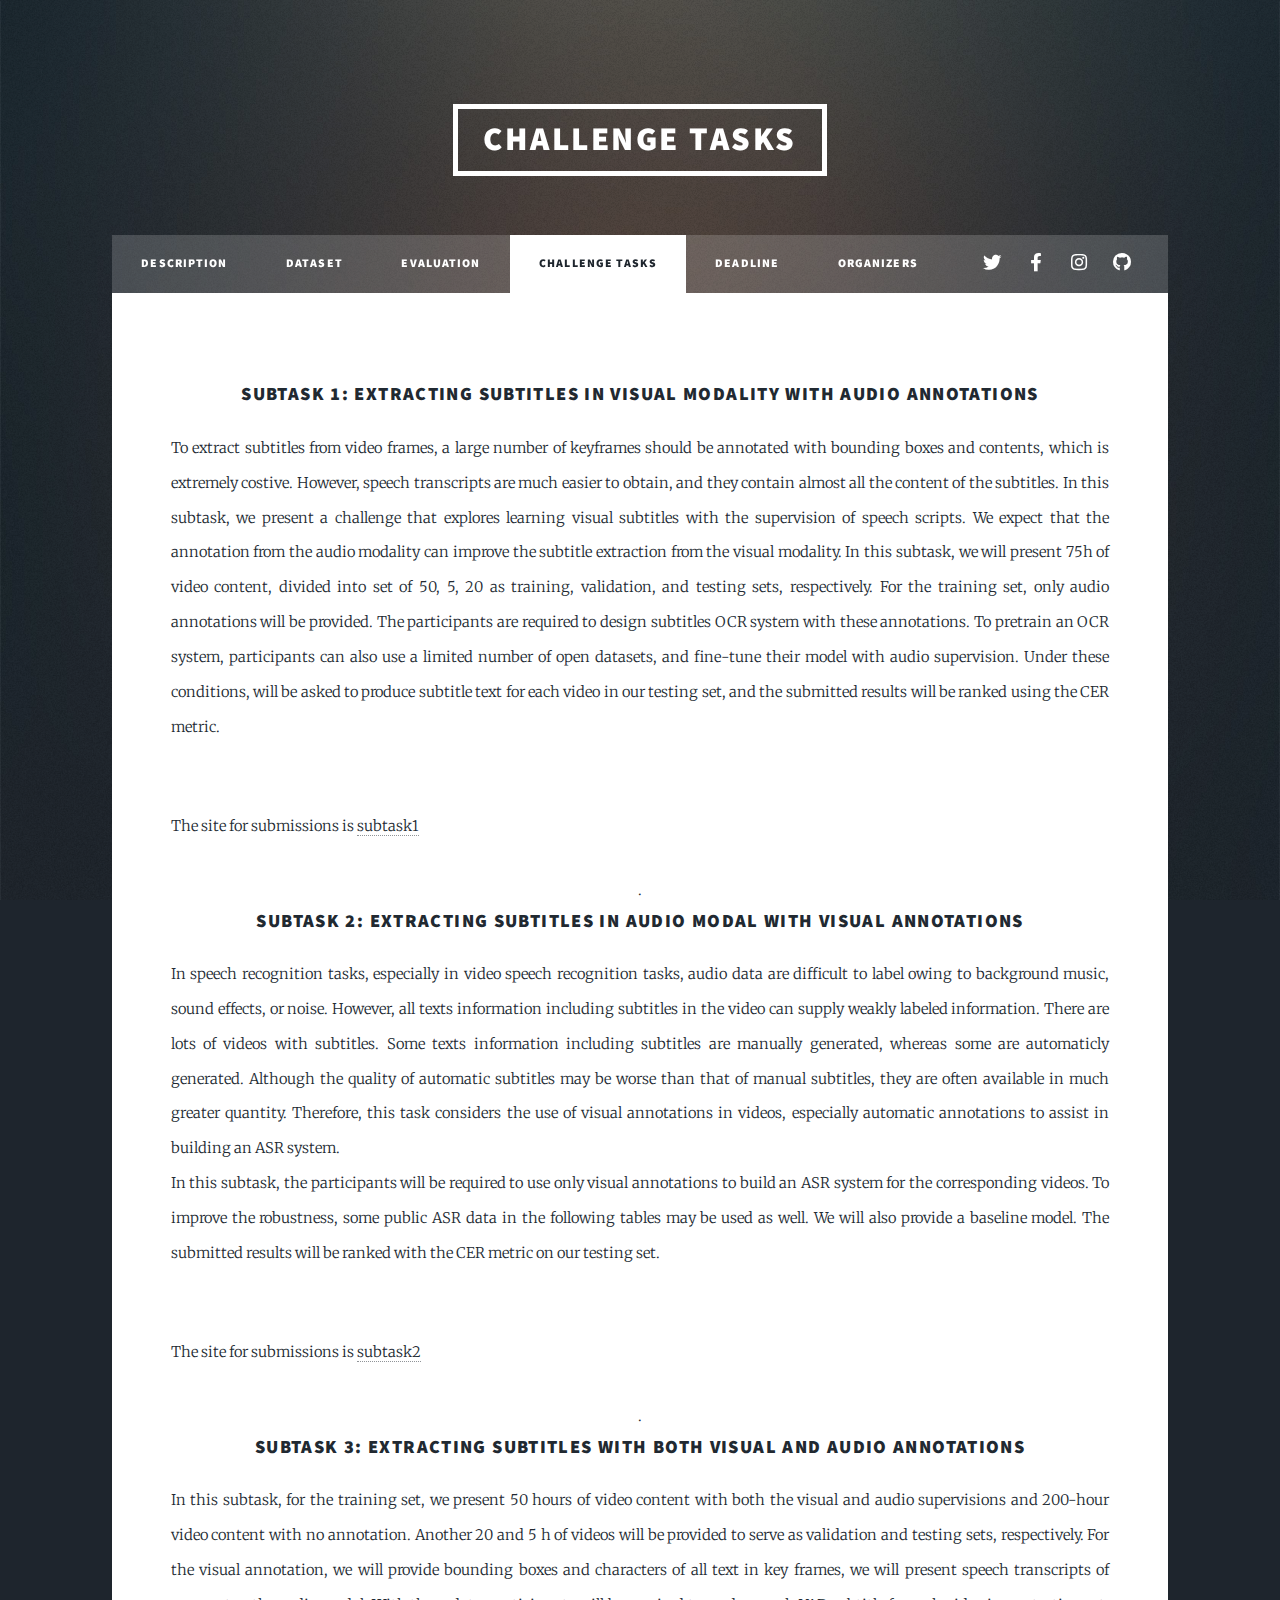
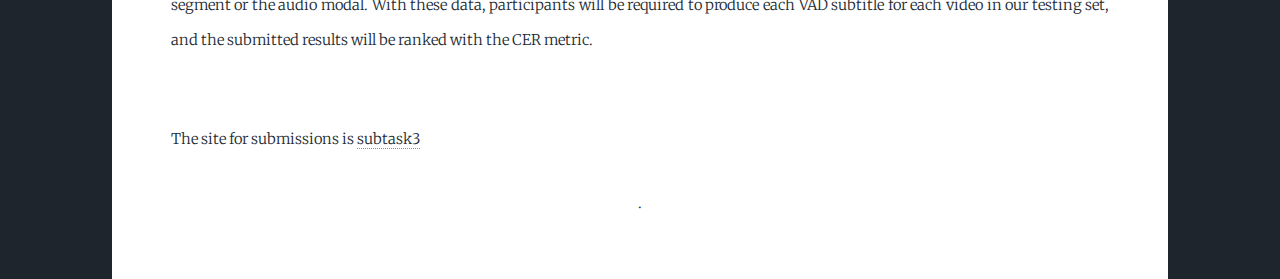
==== challenge.html @ 83b6d9fd "test" ====
<!DOCTYPE HTML>
<!--
	Massively by HTML5 UP
	html5up.net | @ajlkn
	Free for personal and commercial use under the CCA 3.0 license (html5up.net/license)
-->
<html>
	<head>
		<title> Challenge </title>
		<meta charset="utf-8" />
		<meta name="viewport" content="width=device-width, initial-scale=1, user-scalable=no" />
		<link rel="stylesheet" href="assets/css/main.css" />
		<noscript><link rel="stylesheet" href="assets/css/noscript.css" /></noscript>
	</head>
	<body class="is-preload">

		<!-- Wrapper -->
			<div id="wrapper">

				<!-- Header -->
					<header id="header">
						<a href="index.html" class="logo"> Challenge Tasks </a>
					</header>

				<!-- Nav -->
					<nav id="nav">
						<ul class="links">
							<li><a href="index.html"> Description </a></li>
							<li><a href="dataset.html"> Dataset </a></li>
							<li><a href="elements.html"> Evaluation </a></li>
							<li class="active"><a href="challenge.html"> Challenge Tasks </a></li>
                            <li><a href="deadline.html"> Deadline </a></li>
                            <li><a href="organizers.html"> Organizers </a></li>
						</ul>
						<ul class="icons">
							<li><a href="#" class="icon brands fa-twitter"><span class="label">Twitter</span></a></li>
							<li><a href="#" class="icon brands fa-facebook-f"><span class="label">Facebook</span></a></li>
							<li><a href="#" class="icon brands fa-instagram"><span class="label">Instagram</span></a></li>
							<li><a href="#" class="icon brands fa-github"><span class="label">GitHub</span></a></li>
						</ul>
					</nav>
                   
				<!-- Main -->
					<div id="main">
                     
					<article class="post featured">
						<h3> Subtask 1: Extracting subtitles in visual modality with audio annotations </h3>
					    <p style="text-align:justify; text-justify:inter-ideograph;">
						To extract subtitles from video frames, a large number of keyframes should be
						annotated with bounding boxes and contents, which is extremely costive. However,
						speech transcripts are much easier to obtain, and they contain almost all the content of
						the subtitles. In this subtask, we present a challenge that explores learning visual
						subtitles with the supervision of speech scripts. We expect that the annotation from
						the audio modality can improve the subtitle extraction from the visual modality.
						In this subtask, we will present 75h of video content, divided into set of 50, 5, 20 as
						training, validation, and testing sets, respectively. For the training set, only audio
						annotations will be provided. The participants are required to design subtitles OCR
						system with these annotations. To pretrain an OCR system, participants can also use a
						limited number of open datasets, and fine-tune their model with audio supervision.
						Under these conditions, will be asked to produce subtitle text for each video in our
						testing set, and the submitted results will be ranked using the CER metric.
						</p>
						<br>
						<p>The site for submissions is <a href="https://codalab.lisn.upsaclay.fr/competitions/2415">subtask1</a></p>.
						<h3> Subtask 2: Extracting subtitles in audio modal with visual annotations </h3>
						<p style="text-align:justify; text-justify:inter-ideograph;">
						In speech recognition tasks, especially in video speech recognition tasks, audio data
						are difficult to label owing to background music, sound effects, or noise. However, all
						texts information including subtitles in the video can supply weakly labeled
						information.
						There are lots of videos with subtitles. Some texts information including
						subtitles are manually generated, whereas some are automaticly generated.
						Although the quality of automatic subtitles may be worse than that of manual subtitles, they are
						often available in much greater quantity.
 						Therefore, this task considers the use of
 						visual annotations in videos, especially automatic annotations to assist in building an
						ASR system.
						<br>
						In this subtask, the participants will be required to use only visual annotations to
						build an ASR system for the corresponding videos. To improve the robustness, some
						public ASR data in the following tables may be used as well. We will also provide a
						baseline model. The submitted results will be ranked with the CER metric on our
						testing set.
						</p>
                        <br>
						<p>The site for submissions is <a href="https://codalab.lisn.upsaclay.fr/competitions/2417">subtask2</a></p>.

						<h3>Subtask 3: Extracting subtitles with both visual and audio annotations</h3>
						<p style="text-align:justify; text-justify:inter-ideograph;">
							In this subtask, for the training set, we present 50 hours of video content with both the
							visual and audio supervisions and 200-hour video content with no annotation.
							Another 20 and 5 h of videos will be provided to serve as validation and testing sets, respectively. 
							For the visual annotation, we will provide bounding boxes and
							characters of all text in key frames, we will present speech transcripts of
							segment or the audio modal. With these data, participants will be required to produce
							each VAD subtitle for each video in our testing set, and the submitted results will be ranked with
							the CER metric.
						</p>
						<br>
						<p>The site for submissions is <a href="https://codalab.lisn.upsaclay.fr/competitions/2418">subtask3</a></p>.
					</article>

					</div>


			</div>

		<!-- Scripts -->
			<script src="assets/js/jquery.min.js"></script>
			<script src="assets/js/jquery.scrollex.min.js"></script>
			<script src="assets/js/jquery.scrolly.min.js"></script>
			<script src="assets/js/browser.min.js"></script>
			<script src="assets/js/breakpoints.min.js"></script>
			<script src="assets/js/util.js"></script>
			<script src="assets/js/main.js"></script>

	</body>
</html>
---- assets/css/main.css ----
@import url(fontawesome-all.min.css);
@import url("https://fonts.googleapis.com/css?family=Merriweather:300,700,300italic,700italic|Source+Sans+Pro:900");

/*
	Massively by HTML5 UP
	html5up.net | @ajlkn
	Free for personal and commercial use under the CCA 3.0 license (html5up.net/license)
*/

html, body, div, span, applet, object,
iframe, h1, h2, h3, h4, h5, h6, p, blockquote,
pre, a, abbr, acronym, address, big, cite,
code, del, dfn, em, img, ins, kbd, q, s, samp,
small, strike, strong, sub, sup, tt, var, b,
u, i, center, dl, dt, dd, ol, ul, li, fieldset,
form, label, legend, table, caption, tbody,
tfoot, thead, tr, th, td, article, aside,
canvas, details, embed, figure, figcaption,
footer, header, hgroup, menu, nav, output, ruby,
section, summary, time, mark, audio, video {
	margin: 0;
	padding: 0;
	border: 0;
	font-size: 100%;
	font: inherit;
	vertical-align: baseline;}

article, aside, details, figcaption, figure,
footer, header, hgroup, menu, nav, section {
	display: block;}

body {
	line-height: 1;
}

ol, ul {
	list-style: none;
}

blockquote, q {
	quotes: none;
}

	blockquote:before, blockquote:after, q:before, q:after {
		content: '';
		content: none;
	}

table {
	border-collapse: collapse;
	border-spacing: 0;
}

body {
	-webkit-text-size-adjust: none;
}

mark {
	background-color: transparent;
	color: inherit;
}

input::-moz-focus-inner {
	border: 0;
	padding: 0;
}

input, select, textarea {
	-moz-appearance: none;
	-webkit-appearance: none;
	-ms-appearance: none;
	appearance: none;
}

/* Basic */

	@-ms-viewport {
		width: device-width;
	}

	body {
		-ms-overflow-style: scrollbar;
	}

	@media screen and (max-width: 480px) {

		html, body {
			min-width: 320px;
		}

	}

	html {
		box-sizing: border-box;
	}

	*, *:before, *:after {
		box-sizing: inherit;
	}

	body {
		background-color: #1e252d;
	}

		body.is-preload *, body.is-preload *:before, body.is-preload *:after {
			-moz-animation: none !important;
			-webkit-animation: none !important;
			-ms-animation: none !important;
			animation: none !important;
			-moz-transition: none !important;
			-webkit-transition: none !important;
			-ms-transition: none !important;
			transition: none !important;
		}

/* Type */

	html {
		font-size: 16pt;
	}

		@media screen and (max-width: 1680px) {

			html {
				font-size: 12pt;
			}

		}

		@media screen and (max-width: 1280px) {

			html {
				font-size: 11pt;
			}

		}

		@media screen and (max-width: 360px) {

			html {
				font-size: 10pt;
			}

		}

	body {
		color: #212931;
	}

	body, input, select, textarea {
		font-family: "Merriweather", Georgia, serif;
		font-weight: 300;
		font-size: 1rem;
		line-height: 2.375;
	}

	a {
		-moz-transition: color 0.2s ease-in-out, background-color 0.2s ease-in-out, border-color 0.2s ease-in-out, box-shadow 0.2s ease-in-out;
		-webkit-transition: color 0.2s ease-in-out, background-color 0.2s ease-in-out, border-color 0.2s ease-in-out, box-shadow 0.2s ease-in-out;
		-ms-transition: color 0.2s ease-in-out, background-color 0.2s ease-in-out, border-color 0.2s ease-in-out, box-shadow 0.2s ease-in-out;
		transition: color 0.2s ease-in-out, background-color 0.2s ease-in-out, border-color 0.2s ease-in-out, box-shadow 0.2s ease-in-out;
		border-bottom: dotted 1px;
		text-decoration: none;
	}

		a:hover {
			border-bottom-color: transparent;
		}

	strong, b {
		font-weight: 600;
	}

	em, i {
		font-style: italic;
	}

	p {
		text-align: justify;
		margin: 0 0 2rem 0;
	}

	h1, h2, h3, h4, h5, h6 {
		font-family: "Source Sans Pro", Helvetica, sans-serif;
		font-weight: 900;
		line-height: 1.5;
		letter-spacing: 0.075em;
		text-transform: uppercase;
		margin: 0 0 1rem 0;
	}

		h1 a, h2 a, h3 a, h4 a, h5 a, h6 a {
			border-bottom: 0;
			color: inherit;
			text-decoration: none;
		}

	h1 {
		font-size: 4rem;
		line-height: 1.1;
		margin: 0 0 2rem 0;
	}

	h2 {
		font-size: 1.75rem;
		line-height: 1.3;
		margin: 0 0 1.5rem 0;
	}

	h3 {
		font-size: 1.25rem;
		margin: 0 0 1.5rem 0;
	}

	h4 {
		font-size: 1rem;
	}

	h5 {
		font-size: 0.9rem;
	}

	h6 {
		font-size: 0.8rem;
	}

	sub {
		font-size: 0.8rem;
		position: relative;
		top: 0.5rem;
	}

	sup {
		font-size: 0.8rem;
		position: relative;
		top: -0.5rem;
	}

	blockquote {
		border-left: solid 4px;
		font-style: italic;
		margin: 0 0 2rem 0;
		padding: 0.5rem 0 0.5rem 2rem;
	}

	code {
		border: solid 2px;
		font-family: "Courier New", monospace;
		font-size: 0.9rem;
		margin: 0 0.25rem;
		padding: 0.25rem 0.65rem;
	}

	pre {
		-webkit-overflow-scrolling: touch;
		font-family: "Courier New", monospace;
		font-size: 0.9rem;
		margin: 0 0 2rem 0;
	}

		pre code {
			display: block;
			line-height: 1.75;
			padding: 1rem 1.5rem;
			overflow-x: auto;
		}

	hr {
		border: 0;
		border-bottom: solid 2px;
		margin: 3rem 0;
	}

		hr.major {
			margin: 5rem 0;
		}

	.align-left {
		text-align: left;
	}

	.align-center {
		text-align: center;
	}

	.align-right {
		text-align: right;
	}

	input, select, textarea {
		color: #212931;
	}

	a {
		color: #212931;
		border-bottom-color: rgba(33, 41, 49, 0.5);
	}

		a:hover {
			border-bottom-color: transparent;
			color: #18bfef !important;
		}

	strong, b {
		color: #212931;
	}

	h1, h2, h3, h4, h5, h6 {
		color: #212931;
	}

	blockquote {
		border-left-color: #eeeeee;
	}

	code {
		background: rgba(220, 220, 220, 0.25);
		border-color: #eeeeee;
	}

	hr {
		border-bottom-color: #eeeeee;
	}

/* Row */

	.row {
		display: flex;
		flex-wrap: wrap;
		box-sizing: border-box;
		align-items: stretch;
	}

		.row > * {
			box-sizing: border-box;
		}

		.row.gtr-uniform > * > :last-child {
			margin-bottom: 0;
		}

		.row.aln-left {
			justify-content: flex-start;
		}

		.row.aln-center {
			justify-content: center;
		}

		.row.aln-right {
			justify-content: flex-end;
		}

		.row.aln-top {
			align-items: flex-start;
		}

		.row.aln-middle {
			align-items: center;
		}

		.row.aln-bottom {
			align-items: flex-end;
		}

		.row > .imp {
			order: -1;
		}

		.row > .col-1 {
			width: 8.33333%;
		}

		.row > .off-1 {
			margin-left: 8.33333%;
		}

		.row > .col-2 {
			width: 16.66667%;
		}

		.row > .off-2 {
			margin-left: 16.66667%;
		}

		.row > .col-3 {
			width: 25%;
		}

		.row > .off-3 {
			margin-left: 25%;
		}

		.row > .col-4 {
			width: 33.33333%;
		}

		.row > .off-4 {
			margin-left: 33.33333%;
		}

		.row > .col-5 {
			width: 41.66667%;
		}

		.row > .off-5 {
			margin-left: 41.66667%;
		}

		.row > .col-6 {
			width: 50%;
		}

		.row > .off-6 {
			margin-left: 50%;
		}

		.row > .col-7 {
			width: 58.33333%;
		}

		.row > .off-7 {
			margin-left: 58.33333%;
		}

		.row > .col-8 {
			width: 66.66667%;
		}

		.row > .off-8 {
			margin-left: 66.66667%;
		}

		.row > .col-9 {
			width: 75%;
		}

		.row > .off-9 {
			margin-left: 75%;
		}

		.row > .col-10 {
			width: 83.33333%;
		}

		.row > .off-10 {
			margin-left: 83.33333%;
		}

		.row > .col-11 {
			width: 91.66667%;
		}

		.row > .off-11 {
			margin-left: 91.66667%;
		}

		.row > .col-12 {
			width: 100%;
		}

		.row > .off-12 {
			margin-left: 100%;
		}

		.row.gtr-0 {
			margin-top: 0;
			margin-left: 0rem;
		}

			.row.gtr-0 > * {
				padding: 0 0 0 0rem;
			}

			.row.gtr-0.gtr-uniform {
				margin-top: 0rem;
			}

				.row.gtr-0.gtr-uniform > * {
					padding-top: 0rem;
				}

		.row.gtr-25 {
			margin-top: 0;
			margin-left: -0.375rem;
		}

			.row.gtr-25 > * {
				padding: 0 0 0 0.375rem;
			}

			.row.gtr-25.gtr-uniform {
				margin-top: -0.375rem;
			}

				.row.gtr-25.gtr-uniform > * {
					padding-top: 0.375rem;
				}

		.row.gtr-50 {
			margin-top: 0;
			margin-left: -0.75rem;
		}

			.row.gtr-50 > * {
				padding: 0 0 0 0.75rem;
			}

			.row.gtr-50.gtr-uniform {
				margin-top: -0.75rem;
			}

				.row.gtr-50.gtr-uniform > * {
					padding-top: 0.75rem;
				}

		.row {
			margin-top: 0;
			margin-left: -1.5rem;
		}

			.row > * {
				padding: 0 0 0 1.5rem;
			}

			.row.gtr-uniform {
				margin-top: -1.5rem;
			}

				.row.gtr-uniform > * {
					padding-top: 1.5rem;
				}

		.row.gtr-150 {
			margin-top: 0;
			margin-left: -2.25rem;
		}

			.row.gtr-150 > * {
				padding: 0 0 0 2.25rem;
			}

			.row.gtr-150.gtr-uniform {
				margin-top: -2.25rem;
			}

				.row.gtr-150.gtr-uniform > * {
					padding-top: 2.25rem;
				}

		.row.gtr-200 {
			margin-top: 0;
			margin-left: -3rem;
		}

			.row.gtr-200 > * {
				padding: 0 0 0 3rem;
			}

			.row.gtr-200.gtr-uniform {
				margin-top: -3rem;
			}

				.row.gtr-200.gtr-uniform > * {
					padding-top: 3rem;
				}

		@media screen and (max-width: 1680px) {

			.row {
				display: flex;
				flex-wrap: wrap;
				box-sizing: border-box;
				align-items: stretch;
			}

				.row > * {
					box-sizing: border-box;
				}

				.row.gtr-uniform > * > :last-child {
					margin-bottom: 0;
				}

				.row.aln-left {
					justify-content: flex-start;
				}

				.row.aln-center {
					justify-content: center;
				}

				.row.aln-right {
					justify-content: flex-end;
				}

				.row.aln-top {
					align-items: flex-start;
				}

				.row.aln-middle {
					align-items: center;
				}

				.row.aln-bottom {
					align-items: flex-end;
				}

				.row > .imp-xlarge {
					order: -1;
				}

				.row > .col-1-xlarge {
					width: 8.33333%;
				}

				.row > .off-1-xlarge {
					margin-left: 8.33333%;
				}

				.row > .col-2-xlarge {
					width: 16.66667%;
				}

				.row > .off-2-xlarge {
					margin-left: 16.66667%;
				}

				.row > .col-3-xlarge {
					width: 25%;
				}

				.row > .off-3-xlarge {
					margin-left: 25%;
				}

				.row > .col-4-xlarge {
					width: 33.33333%;
				}

				.row > .off-4-xlarge {
					margin-left: 33.33333%;
				}

				.row > .col-5-xlarge {
					width: 41.66667%;
				}

				.row > .off-5-xlarge {
					margin-left: 41.66667%;
				}

				.row > .col-6-xlarge {
					width: 50%;
				}

				.row > .off-6-xlarge {
					margin-left: 50%;
				}

				.row > .col-7-xlarge {
					width: 58.33333%;
				}

				.row > .off-7-xlarge {
					margin-left: 58.33333%;
				}

				.row > .col-8-xlarge {
					width: 66.66667%;
				}

				.row > .off-8-xlarge {
					margin-left: 66.66667%;
				}

				.row > .col-9-xlarge {
					width: 75%;
				}

				.row > .off-9-xlarge {
					margin-left: 75%;
				}

				.row > .col-10-xlarge {
					width: 83.33333%;
				}

				.row > .off-10-xlarge {
					margin-left: 83.33333%;
				}

				.row > .col-11-xlarge {
					width: 91.66667%;
				}

				.row > .off-11-xlarge {
					margin-left: 91.66667%;
				}

				.row > .col-12-xlarge {
					width: 100%;
				}

				.row > .off-12-xlarge {
					margin-left: 100%;
				}

				.row.gtr-0 {
					margin-top: 0;
					margin-left: 0rem;
				}

					.row.gtr-0 > * {
						padding: 0 0 0 0rem;
					}

					.row.gtr-0.gtr-uniform {
						margin-top: 0rem;
					}

						.row.gtr-0.gtr-uniform > * {
							padding-top: 0rem;
						}

				.row.gtr-25 {
					margin-top: 0;
					margin-left: -0.375rem;
				}

					.row.gtr-25 > * {
						padding: 0 0 0 0.375rem;
					}

					.row.gtr-25.gtr-uniform {
						margin-top: -0.375rem;
					}

						.row.gtr-25.gtr-uniform > * {
							padding-top: 0.375rem;
						}

				.row.gtr-50 {
					margin-top: 0;
					margin-left: -0.75rem;
				}

					.row.gtr-50 > * {
						padding: 0 0 0 0.75rem;
					}

					.row.gtr-50.gtr-uniform {
						margin-top: -0.75rem;
					}

						.row.gtr-50.gtr-uniform > * {
							padding-top: 0.75rem;
						}

				.row {
					margin-top: 0;
					margin-left: -1.5rem;
				}

					.row > * {
						padding: 0 0 0 1.5rem;
					}

					.row.gtr-uniform {
						margin-top: -1.5rem;
					}

						.row.gtr-uniform > * {
							padding-top: 1.5rem;
						}

				.row.gtr-150 {
					margin-top: 0;
					margin-left: -2.25rem;
				}

					.row.gtr-150 > * {
						padding: 0 0 0 2.25rem;
					}

					.row.gtr-150.gtr-uniform {
						margin-top: -2.25rem;
					}

						.row.gtr-150.gtr-uniform > * {
							padding-top: 2.25rem;
						}

				.row.gtr-200 {
					margin-top: 0;
					margin-left: -3rem;
				}

					.row.gtr-200 > * {
						padding: 0 0 0 3rem;
					}

					.row.gtr-200.gtr-uniform {
						margin-top: -3rem;
					}

						.row.gtr-200.gtr-uniform > * {
							padding-top: 3rem;
						}

		}

		@media screen and (max-width: 1280px) {

			.row {
				display: flex;
				flex-wrap: wrap;
				box-sizing: border-box;
				align-items: stretch;
			}

				.row > * {
					box-sizing: border-box;
				}

				.row.gtr-uniform > * > :last-child {
					margin-bottom: 0;
				}

				.row.aln-left {
					justify-content: flex-start;
				}

				.row.aln-center {
					justify-content: center;
				}

				.row.aln-right {
					justify-content: flex-end;
				}

				.row.aln-top {
					align-items: flex-start;
				}

				.row.aln-middle {
					align-items: center;
				}

				.row.aln-bottom {
					align-items: flex-end;
				}

				.row > .imp-large {
					order: -1;
				}

				.row > .col-1-large {
					width: 8.33333%;
				}

				.row > .off-1-large {
					margin-left: 8.33333%;
				}

				.row > .col-2-large {
					width: 16.66667%;
				}

				.row > .off-2-large {
					margin-left: 16.66667%;
				}

				.row > .col-3-large {
					width: 25%;
				}

				.row > .off-3-large {
					margin-left: 25%;
				}

				.row > .col-4-large {
					width: 33.33333%;
				}

				.row > .off-4-large {
					margin-left: 33.33333%;
				}

				.row > .col-5-large {
					width: 41.66667%;
				}

				.row > .off-5-large {
					margin-left: 41.66667%;
				}

				.row > .col-6-large {
					width: 50%;
				}

				.row > .off-6-large {
					margin-left: 50%;
				}

				.row > .col-7-large {
					width: 58.33333%;
				}

				.row > .off-7-large {
					margin-left: 58.33333%;
				}

				.row > .col-8-large {
					width: 66.66667%;
				}

				.row > .off-8-large {
					margin-left: 66.66667%;
				}

				.row > .col-9-large {
					width: 75%;
				}

				.row > .off-9-large {
					margin-left: 75%;
				}

				.row > .col-10-large {
					width: 83.33333%;
				}

				.row > .off-10-large {
					margin-left: 83.33333%;
				}

				.row > .col-11-large {
					width: 91.66667%;
				}

				.row > .off-11-large {
					margin-left: 91.66667%;
				}

				.row > .col-12-large {
					width: 100%;
				}

				.row > .off-12-large {
					margin-left: 100%;
				}

				.row.gtr-0 {
					margin-top: 0;
					margin-left: 0rem;
				}

					.row.gtr-0 > * {
						padding: 0 0 0 0rem;
					}

					.row.gtr-0.gtr-uniform {
						margin-top: 0rem;
					}

						.row.gtr-0.gtr-uniform > * {
							padding-top: 0rem;
						}

				.row.gtr-25 {
					margin-top: 0;
					margin-left: -0.375rem;
				}

					.row.gtr-25 > * {
						padding: 0 0 0 0.375rem;
					}

					.row.gtr-25.gtr-uniform {
						margin-top: -0.375rem;
					}

						.row.gtr-25.gtr-uniform > * {
							padding-top: 0.375rem;
						}

				.row.gtr-50 {
					margin-top: 0;
					margin-left: -0.75rem;
				}

					.row.gtr-50 > * {
						padding: 0 0 0 0.75rem;
					}

					.row.gtr-50.gtr-uniform {
						margin-top: -0.75rem;
					}

						.row.gtr-50.gtr-uniform > * {
							padding-top: 0.75rem;
						}

				.row {
					margin-top: 0;
					margin-left: -1.5rem;
				}

					.row > * {
						padding: 0 0 0 1.5rem;
					}

					.row.gtr-uniform {
						margin-top: -1.5rem;
					}

						.row.gtr-uniform > * {
							padding-top: 1.5rem;
						}

				.row.gtr-150 {
					margin-top: 0;
					margin-left: -2.25rem;
				}

					.row.gtr-150 > * {
						padding: 0 0 0 2.25rem;
					}

					.row.gtr-150.gtr-uniform {
						margin-top: -2.25rem;
					}

						.row.gtr-150.gtr-uniform > * {
							padding-top: 2.25rem;
						}

				.row.gtr-200 {
					margin-top: 0;
					margin-left: -3rem;
				}

					.row.gtr-200 > * {
						padding: 0 0 0 3rem;
					}

					.row.gtr-200.gtr-uniform {
						margin-top: -3rem;
					}

						.row.gtr-200.gtr-uniform > * {
							padding-top: 3rem;
						}

		}

		@media screen and (max-width: 980px) {

			.row {
				display: flex;
				flex-wrap: wrap;
				box-sizing: border-box;
				align-items: stretch;
			}

				.row > * {
					box-sizing: border-box;
				}

				.row.gtr-uniform > * > :last-child {
					margin-bottom: 0;
				}

				.row.aln-left {
					justify-content: flex-start;
				}

				.row.aln-center {
					justify-content: center;
				}

				.row.aln-right {
					justify-content: flex-end;
				}

				.row.aln-top {
					align-items: flex-start;
				}

				.row.aln-middle {
					align-items: center;
				}

				.row.aln-bottom {
					align-items: flex-end;
				}

				.row > .imp-medium {
					order: -1;
				}

				.row > .col-1-medium {
					width: 8.33333%;
				}

				.row > .off-1-medium {
					margin-left: 8.33333%;
				}

				.row > .col-2-medium {
					width: 16.66667%;
				}

				.row > .off-2-medium {
					margin-left: 16.66667%;
				}

				.row > .col-3-medium {
					width: 25%;
				}

				.row > .off-3-medium {
					margin-left: 25%;
				}

				.row > .col-4-medium {
					width: 33.33333%;
				}

				.row > .off-4-medium {
					margin-left: 33.33333%;
				}

				.row > .col-5-medium {
					width: 41.66667%;
				}

				.row > .off-5-medium {
					margin-left: 41.66667%;
				}

				.row > .col-6-medium {
					width: 50%;
				}

				.row > .off-6-medium {
					margin-left: 50%;
				}

				.row > .col-7-medium {
					width: 58.33333%;
				}

				.row > .off-7-medium {
					margin-left: 58.33333%;
				}

				.row > .col-8-medium {
					width: 66.66667%;
				}

				.row > .off-8-medium {
					margin-left: 66.66667%;
				}

				.row > .col-9-medium {
					width: 75%;
				}

				.row > .off-9-medium {
					margin-left: 75%;
				}

				.row > .col-10-medium {
					width: 83.33333%;
				}

				.row > .off-10-medium {
					margin-left: 83.33333%;
				}

				.row > .col-11-medium {
					width: 91.66667%;
				}

				.row > .off-11-medium {
					margin-left: 91.66667%;
				}

				.row > .col-12-medium {
					width: 100%;
				}

				.row > .off-12-medium {
					margin-left: 100%;
				}

				.row.gtr-0 {
					margin-top: 0;
					margin-left: 0rem;
				}

					.row.gtr-0 > * {
						padding: 0 0 0 0rem;
					}

					.row.gtr-0.gtr-uniform {
						margin-top: 0rem;
					}

						.row.gtr-0.gtr-uniform > * {
							padding-top: 0rem;
						}

				.row.gtr-25 {
					margin-top: 0;
					margin-left: -0.375rem;
				}

					.row.gtr-25 > * {
						padding: 0 0 0 0.375rem;
					}

					.row.gtr-25.gtr-uniform {
						margin-top: -0.375rem;
					}

						.row.gtr-25.gtr-uniform > * {
							padding-top: 0.375rem;
						}

				.row.gtr-50 {
					margin-top: 0;
					margin-left: -0.75rem;
				}

					.row.gtr-50 > * {
						padding: 0 0 0 0.75rem;
					}

					.row.gtr-50.gtr-uniform {
						margin-top: -0.75rem;
					}

						.row.gtr-50.gtr-uniform > * {
							padding-top: 0.75rem;
						}

				.row {
					margin-top: 0;
					margin-left: -1.5rem;
				}

					.row > * {
						padding: 0 0 0 1.5rem;
					}

					.row.gtr-uniform {
						margin-top: -1.5rem;
					}

						.row.gtr-uniform > * {
							padding-top: 1.5rem;
						}

				.row.gtr-150 {
					margin-top: 0;
					margin-left: -2.25rem;
				}

					.row.gtr-150 > * {
						padding: 0 0 0 2.25rem;
					}

					.row.gtr-150.gtr-uniform {
						margin-top: -2.25rem;
					}

						.row.gtr-150.gtr-uniform > * {
							padding-top: 2.25rem;
						}

				.row.gtr-200 {
					margin-top: 0;
					margin-left: -3rem;
				}

					.row.gtr-200 > * {
						padding: 0 0 0 3rem;
					}

					.row.gtr-200.gtr-uniform {
						margin-top: -3rem;
					}

						.row.gtr-200.gtr-uniform > * {
							padding-top: 3rem;
						}

		}

		@media screen and (max-width: 736px) {

			.row {
				display: flex;
				flex-wrap: wrap;
				box-sizing: border-box;
				align-items: stretch;
			}

				.row > * {
					box-sizing: border-box;
				}

				.row.gtr-uniform > * > :last-child {
					margin-bottom: 0;
				}

				.row.aln-left {
					justify-content: flex-start;
				}

				.row.aln-center {
					justify-content: center;
				}

				.row.aln-right {
					justify-content: flex-end;
				}

				.row.aln-top {
					align-items: flex-start;
				}

				.row.aln-middle {
					align-items: center;
				}

				.row.aln-bottom {
					align-items: flex-end;
				}

				.row > .imp-small {
					order: -1;
				}

				.row > .col-1-small {
					width: 8.33333%;
				}

				.row > .off-1-small {
					margin-left: 8.33333%;
				}

				.row > .col-2-small {
					width: 16.66667%;
				}

				.row > .off-2-small {
					margin-left: 16.66667%;
				}

				.row > .col-3-small {
					width: 25%;
				}

				.row > .off-3-small {
					margin-left: 25%;
				}

				.row > .col-4-small {
					width: 33.33333%;
				}

				.row > .off-4-small {
					margin-left: 33.33333%;
				}

				.row > .col-5-small {
					width: 41.66667%;
				}

				.row > .off-5-small {
					margin-left: 41.66667%;
				}

				.row > .col-6-small {
					width: 50%;
				}

				.row > .off-6-small {
					margin-left: 50%;
				}

				.row > .col-7-small {
					width: 58.33333%;
				}

				.row > .off-7-small {
					margin-left: 58.33333%;
				}

				.row > .col-8-small {
					width: 66.66667%;
				}

				.row > .off-8-small {
					margin-left: 66.66667%;
				}

				.row > .col-9-small {
					width: 75%;
				}

				.row > .off-9-small {
					margin-left: 75%;
				}

				.row > .col-10-small {
					width: 83.33333%;
				}

				.row > .off-10-small {
					margin-left: 83.33333%;
				}

				.row > .col-11-small {
					width: 91.66667%;
				}

				.row > .off-11-small {
					margin-left: 91.66667%;
				}

				.row > .col-12-small {
					width: 100%;
				}

				.row > .off-12-small {
					margin-left: 100%;
				}

				.row.gtr-0 {
					margin-top: 0;
					margin-left: 0rem;
				}

					.row.gtr-0 > * {
						padding: 0 0 0 0rem;
					}

					.row.gtr-0.gtr-uniform {
						margin-top: 0rem;
					}

						.row.gtr-0.gtr-uniform > * {
							padding-top: 0rem;
						}

				.row.gtr-25 {
					margin-top: 0;
					margin-left: -0.375rem;
				}

					.row.gtr-25 > * {
						padding: 0 0 0 0.375rem;
					}

					.row.gtr-25.gtr-uniform {
						margin-top: -0.375rem;
					}

						.row.gtr-25.gtr-uniform > * {
							padding-top: 0.375rem;
						}

				.row.gtr-50 {
					margin-top: 0;
					margin-left: -0.75rem;
				}

					.row.gtr-50 > * {
						padding: 0 0 0 0.75rem;
					}

					.row.gtr-50.gtr-uniform {
						margin-top: -0.75rem;
					}

						.row.gtr-50.gtr-uniform > * {
							padding-top: 0.75rem;
						}

				.row {
					margin-top: 0;
					margin-left: -1.5rem;
				}

					.row > * {
						padding: 0 0 0 1.5rem;
					}

					.row.gtr-uniform {
						margin-top: -1.5rem;
					}

						.row.gtr-uniform > * {
							padding-top: 1.5rem;
						}

				.row.gtr-150 {
					margin-top: 0;
					margin-left: -2.25rem;
				}

					.row.gtr-150 > * {
						padding: 0 0 0 2.25rem;
					}

					.row.gtr-150.gtr-uniform {
						margin-top: -2.25rem;
					}

						.row.gtr-150.gtr-uniform > * {
							padding-top: 2.25rem;
						}

				.row.gtr-200 {
					margin-top: 0;
					margin-left: -3rem;
				}

					.row.gtr-200 > * {
						padding: 0 0 0 3rem;
					}

					.row.gtr-200.gtr-uniform {
						margin-top: -3rem;
					}

						.row.gtr-200.gtr-uniform > * {
							padding-top: 3rem;
						}

		}

		@media screen and (max-width: 480px) {

			.row {
				display: flex;
				flex-wrap: wrap;
				box-sizing: border-box;
				align-items: stretch;
			}

				.row > * {
					box-sizing: border-box;
				}

				.row.gtr-uniform > * > :last-child {
					margin-bottom: 0;
				}

				.row.aln-left {
					justify-content: flex-start;
				}

				.row.aln-center {
					justify-content: center;
				}

				.row.aln-right {
					justify-content: flex-end;
				}

				.row.aln-top {
					align-items: flex-start;
				}

				.row.aln-middle {
					align-items: center;
				}

				.row.aln-bottom {
					align-items: flex-end;
				}

				.row > .imp-xsmall {
					order: -1;
				}

				.row > .col-1-xsmall {
					width: 8.33333%;
				}

				.row > .off-1-xsmall {
					margin-left: 8.33333%;
				}

				.row > .col-2-xsmall {
					width: 16.66667%;
				}

				.row > .off-2-xsmall {
					margin-left: 16.66667%;
				}

				.row > .col-3-xsmall {
					width: 25%;
				}

				.row > .off-3-xsmall {
					margin-left: 25%;
				}

				.row > .col-4-xsmall {
					width: 33.33333%;
				}

				.row > .off-4-xsmall {
					margin-left: 33.33333%;
				}

				.row > .col-5-xsmall {
					width: 41.66667%;
				}

				.row > .off-5-xsmall {
					margin-left: 41.66667%;
				}

				.row > .col-6-xsmall {
					width: 50%;
				}

				.row > .off-6-xsmall {
					margin-left: 50%;
				}

				.row > .col-7-xsmall {
					width: 58.33333%;
				}

				.row > .off-7-xsmall {
					margin-left: 58.33333%;
				}

				.row > .col-8-xsmall {
					width: 66.66667%;
				}

				.row > .off-8-xsmall {
					margin-left: 66.66667%;
				}

				.row > .col-9-xsmall {
					width: 75%;
				}

				.row > .off-9-xsmall {
					margin-left: 75%;
				}

				.row > .col-10-xsmall {
					width: 83.33333%;
				}

				.row > .off-10-xsmall {
					margin-left: 83.33333%;
				}

				.row > .col-11-xsmall {
					width: 91.66667%;
				}

				.row > .off-11-xsmall {
					margin-left: 91.66667%;
				}

				.row > .col-12-xsmall {
					width: 100%;
				}

				.row > .off-12-xsmall {
					margin-left: 100%;
				}

				.row.gtr-0 {
					margin-top: 0;
					margin-left: 0rem;
				}

					.row.gtr-0 > * {
						padding: 0 0 0 0rem;
					}

					.row.gtr-0.gtr-uniform {
						margin-top: 0rem;
					}

						.row.gtr-0.gtr-uniform > * {
							padding-top: 0rem;
						}

				.row.gtr-25 {
					margin-top: 0;
					margin-left: -0.375rem;
				}

					.row.gtr-25 > * {
						padding: 0 0 0 0.375rem;
					}

					.row.gtr-25.gtr-uniform {
						margin-top: -0.375rem;
					}

						.row.gtr-25.gtr-uniform > * {
							padding-top: 0.375rem;
						}

				.row.gtr-50 {
					margin-top: 0;
					margin-left: -0.75rem;
				}

					.row.gtr-50 > * {
						padding: 0 0 0 0.75rem;
					}

					.row.gtr-50.gtr-uniform {
						margin-top: -0.75rem;
					}

						.row.gtr-50.gtr-uniform > * {
							padding-top: 0.75rem;
						}

				.row {
					margin-top: 0;
					margin-left: -1.5rem;
				}

					.row > * {
						padding: 0 0 0 1.5rem;
					}

					.row.gtr-uniform {
						margin-top: -1.5rem;
					}

						.row.gtr-uniform > * {
							padding-top: 1.5rem;
						}

				.row.gtr-150 {
					margin-top: 0;
					margin-left: -2.25rem;
				}

					.row.gtr-150 > * {
						padding: 0 0 0 2.25rem;
					}

					.row.gtr-150.gtr-uniform {
						margin-top: -2.25rem;
					}

						.row.gtr-150.gtr-uniform > * {
							padding-top: 2.25rem;
						}

				.row.gtr-200 {
					margin-top: 0;
					margin-left: -3rem;
				}

					.row.gtr-200 > * {
						padding: 0 0 0 3rem;
					}

					.row.gtr-200.gtr-uniform {
						margin-top: -3rem;
					}

						.row.gtr-200.gtr-uniform > * {
							padding-top: 3rem;
						}

		}

		@media screen and (max-width: 360px) {

			.row {
				display: flex;
				flex-wrap: wrap;
				box-sizing: border-box;
				align-items: stretch;
			}

				.row > * {
					box-sizing: border-box;
				}

				.row.gtr-uniform > * > :last-child {
					margin-bottom: 0;
				}

				.row.aln-left {
					justify-content: flex-start;
				}

				.row.aln-center {
					justify-content: center;
				}

				.row.aln-right {
					justify-content: flex-end;
				}

				.row.aln-top {
					align-items: flex-start;
				}

				.row.aln-middle {
					align-items: center;
				}

				.row.aln-bottom {
					align-items: flex-end;
				}

				.row > .imp-xxsmall {
					order: -1;
				}

				.row > .col-1-xxsmall {
					width: 8.33333%;
				}

				.row > .off-1-xxsmall {
					margin-left: 8.33333%;
				}

				.row > .col-2-xxsmall {
					width: 16.66667%;
				}

				.row > .off-2-xxsmall {
					margin-left: 16.66667%;
				}

				.row > .col-3-xxsmall {
					width: 25%;
				}

				.row > .off-3-xxsmall {
					margin-left: 25%;
				}

				.row > .col-4-xxsmall {
					width: 33.33333%;
				}

				.row > .off-4-xxsmall {
					margin-left: 33.33333%;
				}

				.row > .col-5-xxsmall {
					width: 41.66667%;
				}

				.row > .off-5-xxsmall {
					margin-left: 41.66667%;
				}

				.row > .col-6-xxsmall {
					width: 50%;
				}

				.row > .off-6-xxsmall {
					margin-left: 50%;
				}

				.row > .col-7-xxsmall {
					width: 58.33333%;
				}

				.row > .off-7-xxsmall {
					margin-left: 58.33333%;
				}

				.row > .col-8-xxsmall {
					width: 66.66667%;
				}

				.row > .off-8-xxsmall {
					margin-left: 66.66667%;
				}

				.row > .col-9-xxsmall {
					width: 75%;
				}

				.row > .off-9-xxsmall {
					margin-left: 75%;
				}

				.row > .col-10-xxsmall {
					width: 83.33333%;
				}

				.row > .off-10-xxsmall {
					margin-left: 83.33333%;
				}

				.row > .col-11-xxsmall {
					width: 91.66667%;
				}

				.row > .off-11-xxsmall {
					margin-left: 91.66667%;
				}

				.row > .col-12-xxsmall {
					width: 100%;
				}

				.row > .off-12-xxsmall {
					margin-left: 100%;
				}

				.row.gtr-0 {
					margin-top: 0;
					margin-left: 0rem;
				}

					.row.gtr-0 > * {
						padding: 0 0 0 0rem;
					}

					.row.gtr-0.gtr-uniform {
						margin-top: 0rem;
					}

						.row.gtr-0.gtr-uniform > * {
							padding-top: 0rem;
						}

				.row.gtr-25 {
					margin-top: 0;
					margin-left: -0.375rem;
				}

					.row.gtr-25 > * {
						padding: 0 0 0 0.375rem;
					}

					.row.gtr-25.gtr-uniform {
						margin-top: -0.375rem;
					}

						.row.gtr-25.gtr-uniform > * {
							padding-top: 0.375rem;
						}

				.row.gtr-50 {
					margin-top: 0;
					margin-left: -0.75rem;
				}

					.row.gtr-50 > * {
						padding: 0 0 0 0.75rem;
					}

					.row.gtr-50.gtr-uniform {
						margin-top: -0.75rem;
					}

						.row.gtr-50.gtr-uniform > * {
							padding-top: 0.75rem;
						}

				.row {
					margin-top: 0;
					margin-left: -1.5rem;
				}

					.row > * {
						padding: 0 0 0 1.5rem;
					}

					.row.gtr-uniform {
						margin-top: -1.5rem;
					}

						.row.gtr-uniform > * {
							padding-top: 1.5rem;
						}

				.row.gtr-150 {
					margin-top: 0;
					margin-left: -2.25rem;
				}

					.row.gtr-150 > * {
						padding: 0 0 0 2.25rem;
					}

					.row.gtr-150.gtr-uniform {
						margin-top: -2.25rem;
					}

						.row.gtr-150.gtr-uniform > * {
							padding-top: 2.25rem;
						}

				.row.gtr-200 {
					margin-top: 0;
					margin-left: -3rem;
				}

					.row.gtr-200 > * {
						padding: 0 0 0 3rem;
					}

					.row.gtr-200.gtr-uniform {
						margin-top: -3rem;
					}

						.row.gtr-200.gtr-uniform > * {
							padding-top: 3rem;
						}

		}

/* Box */

	.box {
		border: solid 2px;
		margin-bottom: 2rem;
		padding: 1.5rem;
	}

		.box > :last-child,
		.box > :last-child > :last-child,
		.box > :last-child > :last-child > :last-child {
			margin-bottom: 0;
		}

		.box.alt {
			border: 0;
			border-radius: 0;
			padding: 0;
		}

	.box {
		border-color: #eeeeee;
	}

/* Button */

	input[type="submit"],
	input[type="reset"],
	input[type="button"],
	button,
	.button {
		-moz-appearance: none;
		-webkit-appearance: none;
		-ms-appearance: none;
		appearance: none;
		-moz-transition: background-color 0.2s ease-in-out, box-shadow 0.2s ease-in-out, color 0.2s ease-in-out;
		-webkit-transition: background-color 0.2s ease-in-out, box-shadow 0.2s ease-in-out, color 0.2s ease-in-out;
		-ms-transition: background-color 0.2s ease-in-out, box-shadow 0.2s ease-in-out, color 0.2s ease-in-out;
		transition: background-color 0.2s ease-in-out, box-shadow 0.2s ease-in-out, color 0.2s ease-in-out;
		border: 0;
		border-radius: 0;
		cursor: pointer;
		display: inline-block;
		font-family: "Source Sans Pro", Helvetica, sans-serif;
		font-size: 0.8rem;
		font-weight: 900;
		letter-spacing: 0.075em;
		height: 3rem;
		line-height: 3rem;
		padding: 0 2rem;
		text-align: center;
		text-decoration: none;
		text-transform: uppercase;
		white-space: nowrap;
	}

		input[type="submit"].icon:before,
		input[type="reset"].icon:before,
		input[type="button"].icon:before,
		button.icon:before,
		.button.icon:before {
			margin-right: 0.5rem;
		}

		input[type="submit"].icon.solo,
		input[type="reset"].icon.solo,
		input[type="button"].icon.solo,
		button.icon.solo,
		.button.icon.solo {
			position: relative;
			width: 4rem;
			height: 4rem;
			line-height: 4rem;
			border-radius: 4rem;
			text-indent: 4rem;
			overflow: hidden;
			padding: 0;
			white-space: nowrap;
		}

			input[type="submit"].icon.solo:before,
			input[type="reset"].icon.solo:before,
			input[type="button"].icon.solo:before,
			button.icon.solo:before,
			.button.icon.solo:before {
				position: absolute;
				display: block;
				top: 0;
				left: 0;
				width: inherit;
				height: inherit;
				line-height: inherit;
				font-size: 1.25rem;
				margin-right: 0;
				text-align: center;
				text-indent: 0;
			}

		input[type="submit"].fit,
		input[type="reset"].fit,
		input[type="button"].fit,
		button.fit,
		.button.fit {
			width: 100%;
		}

		input[type="submit"].small,
		input[type="reset"].small,
		input[type="button"].small,
		button.small,
		.button.small {
			font-size: 0.7rem;
			height: 2.5rem;
			line-height: 2.5rem;
			padding: 0 1.5rem;
		}

		input[type="submit"].large,
		input[type="reset"].large,
		input[type="button"].large,
		button.large,
		.button.large {
			font-size: 0.9rem;
			height: 3.5rem;
			line-height: 3.5rem;
			padding: 0 2.75rem;
		}

		@media screen and (max-width: 980px) {

			input[type="submit"],
			input[type="reset"],
			input[type="button"],
			button,
			.button {
				font-size: 0.9rem;
				height: 3.25rem;
				line-height: 3.25rem;
			}

				input[type="submit"].large,
				input[type="reset"].large,
				input[type="button"].large,
				button.large,
				.button.large {
					font-size: 1rem;
					height: 3.75rem;
					line-height: 3.75rem;
				}

		}

		input[type="submit"].disabled, input[type="submit"]:disabled,
		input[type="reset"].disabled,
		input[type="reset"]:disabled,
		input[type="button"].disabled,
		input[type="button"]:disabled,
		button.disabled,
		button:disabled,
		.button.disabled,
		.button:disabled {
			pointer-events: none;
			opacity: 0.25;
		}

	input[type="submit"],
	input[type="reset"],
	input[type="button"],
	button,
	.button {
		background-color: transparent;
		box-shadow: inset 0 0 0 2px #212931;
		color: #212931 !important;
	}

		input[type="submit"]:hover,
		input[type="reset"]:hover,
		input[type="button"]:hover,
		button:hover,
		.button:hover {
			box-shadow: inset 0 0 0 2px #18bfef;
			color: #18bfef !important;
		}

		input[type="submit"].primary,
		input[type="reset"].primary,
		input[type="button"].primary,
		button.primary,
		.button.primary {
			background-color: #212931;
			box-shadow: none;
			color: #ffffff !important;
		}

			input[type="submit"].primary:hover,
			input[type="reset"].primary:hover,
			input[type="button"].primary:hover,
			button.primary:hover,
			.button.primary:hover {
				background-color: #18bfef;
			}

/* Form */

	form {
		margin: 0 0 2rem 0;
	}

		form > :last-child {
			margin-bottom: 0;
		}

		form > .fields {
			display: -moz-flex;
			display: -webkit-flex;
			display: -ms-flex;
			display: flex;
			-moz-flex-wrap: wrap;
			-webkit-flex-wrap: wrap;
			-ms-flex-wrap: wrap;
			flex-wrap: wrap;
			width: calc(100% + 3rem);
			margin: -1.5rem 0 2rem -1.5rem;
		}

			form > .fields > .field {
				-moz-flex-grow: 0;
				-webkit-flex-grow: 0;
				-ms-flex-grow: 0;
				flex-grow: 0;
				-moz-flex-shrink: 0;
				-webkit-flex-shrink: 0;
				-ms-flex-shrink: 0;
				flex-shrink: 0;
				padding: 1.5rem 0 0 1.5rem;
				width: calc(100% - 1.5rem);
			}

				form > .fields > .field.half {
					width: calc(50% - 0.75rem);
				}

				form > .fields > .field.third {
					width: calc(100%/3 - 0.5rem);
				}

				form > .fields > .field.quarter {
					width: calc(25% - 0.375rem);
				}

		@media screen and (max-width: 480px) {

			form > .fields {
				width: calc(100% + 3rem);
				margin: -1.5rem 0 2rem -1.5rem;
			}

				form > .fields > .field {
					padding: 1.5rem 0 0 1.5rem;
					width: calc(100% - 1.5rem);
				}

					form > .fields > .field.half {
						width: calc(100% - 1.5rem);
					}

					form > .fields > .field.third {
						width: calc(100% - 1.5rem);
					}

					form > .fields > .field.quarter {
						width: calc(100% - 1.5rem);
					}

		}

	label {
		display: block;
		font-family: "Source Sans Pro", Helvetica, sans-serif;
		font-weight: 900;
		line-height: 1.5;
		letter-spacing: 0.075em;
		font-size: 0.8rem;
		text-transform: uppercase;
		margin: 0 0 0.75rem 0;
	}

		@media screen and (max-width: 980px) {

			label {
				font-size: 0.9rem;
			}

		}

	input[type="text"],
	input[type="password"],
	input[type="email"],
	select,
	textarea {
		-moz-appearance: none;
		-webkit-appearance: none;
		-ms-appearance: none;
		appearance: none;
		background: transparent;
		border-radius: 0;
		border: solid 2px;
		color: inherit;
		display: block;
		outline: 0;
		padding: 0 1rem;
		text-decoration: none;
		width: 100%;
	}

		input[type="text"]:invalid,
		input[type="password"]:invalid,
		input[type="email"]:invalid,
		select:invalid,
		textarea:invalid {
			box-shadow: none;
		}

	select {
		background-size: 1.25rem;
		background-repeat: no-repeat;
		background-position: calc(100% - 1rem) center;
		height: 3rem;
		padding-right: 3rem;
		text-overflow: ellipsis;
	}

		select:focus::-ms-value {
			background-color: transparent;
		}

		select::-ms-expand {
			display: none;
		}

	input[type="text"],
	input[type="password"],
	input[type="email"],
	select {
		height: 3rem;
	}

	textarea {
		padding: 0.75rem 1rem;
	}

	input[type="checkbox"],
	input[type="radio"] {
		-moz-appearance: none;
		-webkit-appearance: none;
		-ms-appearance: none;
		appearance: none;
		display: block;
		float: left;
		margin-right: -2rem;
		opacity: 0;
		width: 1rem;
		z-index: -1;
	}

		input[type="checkbox"] + label,
		input[type="radio"] + label {
			text-decoration: none;
			cursor: pointer;
			display: inline-block;
			font-size: 1rem;
			letter-spacing: 0;
			font-family: "Merriweather", Georgia, serif;
			text-transform: none;
			font-weight: 300;
			padding-left: 2.8rem;
			padding-right: 1rem;
			position: relative;
		}

			input[type="checkbox"] + label:before,
			input[type="radio"] + label:before {
				-moz-osx-font-smoothing: grayscale;
				-webkit-font-smoothing: antialiased;
				display: inline-block;
				font-style: normal;
				font-variant: normal;
				text-rendering: auto;
				line-height: 1;
				text-transform: none !important;
				font-family: 'Font Awesome 5 Free';
				font-weight: 900;
			}

			input[type="checkbox"] + label:before,
			input[type="radio"] + label:before {
				border-radius: 0;
				border: solid 2px;
				content: '';
				display: inline-block;
				font-size: 0.8rem;
				height: 1.8rem;
				left: 0;
				line-height: 1.65rem;
				position: absolute;
				text-align: center;
				top: -0.125rem;
				width: 1.8rem;
			}

		input[type="checkbox"]:checked + label:before,
		input[type="radio"]:checked + label:before {
			content: '\f00c';
		}

	input[type="checkbox"] + label:before {
		border-radius: 0;
	}

	input[type="radio"] + label:before {
		border-radius: 100%;
	}

	::-webkit-input-placeholder {
		opacity: 1.0;
	}

	:-moz-placeholder {
		opacity: 1.0;
	}

	::-moz-placeholder {
		opacity: 1.0;
	}

	:-ms-input-placeholder {
		opacity: 1.0;
	}

	label {
		color: #212931;
	}

	input[type="text"],
	input[type="password"],
	input[type="email"],
	select,
	textarea {
		border-color: #eeeeee;
	}

		input[type="text"]:focus,
		input[type="password"]:focus,
		input[type="email"]:focus,
		select:focus,
		textarea:focus {
			border-color: #18bfef;
		}

	select {
		background-image: url("data:image/svg+xml;charset=utf8,%3Csvg xmlns='http://www.w3.org/2000/svg' width='40' height='40' preserveAspectRatio='none' viewBox='0 0 40 40'%3E%3Cpath d='M9.4,12.3l10.4,10.4l10.4-10.4c0.2-0.2,0.5-0.4,0.9-0.4c0.3,0,0.6,0.1,0.9,0.4l3.3,3.3c0.2,0.2,0.4,0.5,0.4,0.9 c0,0.4-0.1,0.6-0.4,0.9L20.7,31.9c-0.2,0.2-0.5,0.4-0.9,0.4c-0.3,0-0.6-0.1-0.9-0.4L4.3,17.3c-0.2-0.2-0.4-0.5-0.4-0.9 c0-0.4,0.1-0.6,0.4-0.9l3.3-3.3c0.2-0.2,0.5-0.4,0.9-0.4S9.1,12.1,9.4,12.3z' fill='%23eeeeee' /%3E%3C/svg%3E");
	}

		select option {
			background-color: #ffffff;
			color: #212931;
		}

	.select-wrapper:before {
		color: #eeeeee;
	}

	input[type="checkbox"] + label,
	input[type="radio"] + label {
		color: #212931;
	}

		input[type="checkbox"] + label:before,
		input[type="radio"] + label:before {
			border-color: #eeeeee;
		}

	input[type="checkbox"]:checked + label:before,
	input[type="radio"]:checked + label:before {
		background-color: #212931;
		border-color: #212931;
		color: #ffffff;
	}

	input[type="checkbox"]:focus + label:before,
	input[type="radio"]:focus + label:before {
		border-color: #18bfef;
	}

	::-webkit-input-placeholder {
		color: #909498 !important;
	}

	:-moz-placeholder {
		color: #909498 !important;
	}

	::-moz-placeholder {
		color: #909498 !important;
	}

	:-ms-input-placeholder {
		color: #909498 !important;
	}

	.formerize-placeholder {
		color: #909498 !important;
	}

/* Icon */

	.icon {
		text-decoration: none;
		border-bottom: none;
		position: relative;
	}

		.icon:before {
			-moz-osx-font-smoothing: grayscale;
			-webkit-font-smoothing: antialiased;
			display: inline-block;
			font-style: normal;
			font-variant: normal;
			text-rendering: auto;
			line-height: 1;
			text-transform: none !important;
			font-family: 'Font Awesome 5 Free';
			font-weight: 400;
		}

		.icon > .label {
			display: none;
		}

		.icon:before {
			line-height: inherit;
		}

		.icon.solid:before {
			font-weight: 900;
		}

		.icon.brands:before {
			font-family: 'Font Awesome 5 Brands';
		}

/* Image */

	.image {
		border: 0;
		display: inline-block;
		position: relative;
	}

		.image img {
			display: block;
		}

		.image.left, .image.right {
			max-width: 40%;
		}

			.image.left img, .image.right img {
				width: 100%;
			}

		.image.left {
			float: left;
			margin: 0 2rem 2rem 0;
			top: 0.75rem;
		}

		.image.right {
			float: right;
			margin: 0 0 2rem 2rem;
			top: 0.75rem;
		}

		.image.fit {
			display: block;
			margin: 2.5rem 0;
			width: 100%;
		}

			.image.fit:first-child {
				margin-top: 0;
			}

			.image.fit img {
				width: 100%;
			}

		.image.main {
			display: block;
			margin: 4rem 0;
			width: 100%;
		}

			.image.main:first-child {
				margin-top: 0;
			}

			.image.main img {
				width: 100%;
			}

		@media screen and (max-width: 736px) {

			.image.fit {
				margin: 2rem 0;
			}

			.image.main {
				margin: 2rem 0;
			}

		}

	a.image {
		overflow: hidden;
	}

		a.image img {
			-moz-transition: -moz-transform 0.2s ease-out;
			-webkit-transition: -webkit-transform 0.2s ease-out;
			-ms-transition: -ms-transform 0.2s ease-out;
			transition: transform 0.2s ease-out;
		}

		a.image:hover img {
			-moz-transform: scale(1.05);
			-webkit-transform: scale(1.05);
			-ms-transform: scale(1.05);
			transform: scale(1.05);
		}

/* Actions */

	ul.actions {
		display: -moz-flex;
		display: -webkit-flex;
		display: -ms-flex;
		display: flex;
		cursor: default;
		list-style: none;
		margin-left: -1rem;
		padding-left: 0;
	}

		ul.actions li {
			padding: 0 0 0 1rem;
			vertical-align: middle;
		}

		ul.actions.special {
			-moz-justify-content: center;
			-webkit-justify-content: center;
			-ms-justify-content: center;
			justify-content: center;
			width: 100%;
			margin-left: 0;
		}

			ul.actions.special li:first-child {
				padding-left: 0;
			}

		ul.actions.stacked {
			-moz-flex-direction: column;
			-webkit-flex-direction: column;
			-ms-flex-direction: column;
			flex-direction: column;
			margin-left: 0;
		}

			ul.actions.stacked li {
				padding: 1.3rem 0 0 0;
			}

				ul.actions.stacked li:first-child {
					padding-top: 0;
				}

		ul.actions.fit {
			width: calc(100% + 1rem);
		}

			ul.actions.fit li {
				-moz-flex-grow: 1;
				-webkit-flex-grow: 1;
				-ms-flex-grow: 1;
				flex-grow: 1;
				-moz-flex-shrink: 1;
				-webkit-flex-shrink: 1;
				-ms-flex-shrink: 1;
				flex-shrink: 1;
				width: 100%;
			}

				ul.actions.fit li > * {
					width: 100%;
				}

			ul.actions.fit.stacked {
				width: 100%;
			}

		@media screen and (max-width: 480px) {

			ul.actions:not(.fixed) {
				-moz-flex-direction: column;
				-webkit-flex-direction: column;
				-ms-flex-direction: column;
				flex-direction: column;
				margin-left: 0;
				width: 100% !important;
			}

				ul.actions:not(.fixed) li {
					-moz-flex-grow: 1;
					-webkit-flex-grow: 1;
					-ms-flex-grow: 1;
					flex-grow: 1;
					-moz-flex-shrink: 1;
					-webkit-flex-shrink: 1;
					-ms-flex-shrink: 1;
					flex-shrink: 1;
					padding: 1rem 0 0 0;
					text-align: center;
					width: 100%;
				}

					ul.actions:not(.fixed) li > * {
						width: 100%;
					}

					ul.actions:not(.fixed) li:first-child {
						padding-top: 0;
					}

					ul.actions:not(.fixed) li input[type="submit"],
					ul.actions:not(.fixed) li input[type="reset"],
					ul.actions:not(.fixed) li input[type="button"],
					ul.actions:not(.fixed) li button,
					ul.actions:not(.fixed) li .button {
						width: 100%;
					}

						ul.actions:not(.fixed) li input[type="submit"].icon:before,
						ul.actions:not(.fixed) li input[type="reset"].icon:before,
						ul.actions:not(.fixed) li input[type="button"].icon:before,
						ul.actions:not(.fixed) li button.icon:before,
						ul.actions:not(.fixed) li .button.icon:before {
							margin-left: -0.5rem;
						}

		}

/* Icons */

	ul.icons {
		cursor: default;
		list-style: none;
		padding-left: 0;
	}

		ul.icons li {
			display: inline-block;
			padding: 0 0.5rem 0 0;
			vertical-align: middle;
		}

			ul.icons li:last-child {
				padding-right: 0;
			}

			ul.icons li .icon:before {
				width: 2.25rem;
				height: 2.25rem;
				line-height: 2.25rem;
				display: inline-block;
				text-align: center;
				border-radius: 100%;
				font-size: 1.25rem;
			}

		ul.icons.alt li .icon:before {
			-moz-transition: color 0.2s ease-in-out, background-color 0.2s ease-in-out, border-color 0.2s ease-in-out, box-shadow 0.2s ease-in-out;
			-webkit-transition: color 0.2s ease-in-out, background-color 0.2s ease-in-out, border-color 0.2s ease-in-out, box-shadow 0.2s ease-in-out;
			-ms-transition: color 0.2s ease-in-out, background-color 0.2s ease-in-out, border-color 0.2s ease-in-out, box-shadow 0.2s ease-in-out;
			transition: color 0.2s ease-in-out, background-color 0.2s ease-in-out, border-color 0.2s ease-in-out, box-shadow 0.2s ease-in-out;
			font-size: 1rem;
		}

/* List */

	ol {
		list-style: decimal;
		margin: 0 0 2rem 0;
		padding-left: 1.25rem;
	}

		ol li {
			padding-left: 0.25rem;
		}

	ul {
		list-style: disc;
		margin: 0 0 2rem 0;
		padding-left: 1rem;
	}

		ul li {
			padding-left: 0.5rem;
		}

		ul.divided {
			list-style: none;
			padding-left: 0;
		}

			ul.divided li {
				border-top: solid 1px;
				padding: 0.5rem 0;
			}

				ul.divided li:first-child {
					border-top: 0;
					padding-top: 0;
				}

	dl {
		margin: 0 0 2rem 0;
	}

		dl dt {
			display: block;
			font-weight: 600;
			margin: 0 0 1rem 0;
		}

		dl dd {
			margin-left: 2rem;
		}

	ul.divided li {
		border-top-color: #eeeeee;
	}

	ul.icons li a.icon:hover:before {
		color: #18bfef;
	}

	ul.icons.alt li .icon:before {
		box-shadow: inset 0 0 0 2px #eeeeee;
	}

	ul.icons.alt li a.icon:hover:before {
		box-shadow: inset 0 0 0 2px #18bfef;
	}

/* Section/Article */

	section.special, article.special {
		text-align: center;
	}

	header {
		cursor: default;
	}

		header > .date {
			display: block;
			font-size: 0.8rem;
			height: 1;
			margin: 0 0 1rem 0;
			position: relative;
		}

		header > p {
			font-style: italic;
		}

		header > h1 + p {
			font-size: 1.1rem;
			margin-top: -0.5rem;
			line-height: 2;
		}

		header > h2 + p {
			font-size: 1rem;
			margin-top: -0.75rem;
		}

		header > h3 + p {
			font-size: 0.9rem;
			margin-top: -0.75rem;
		}

		header > h4 + p {
			font-size: 0.8rem;
			margin-top: -0.75rem;
		}

		header.major {
			margin: 0 0 4rem 0;
			text-align: center;
		}

			header.major > :last-child {
				margin-bottom: 0;
			}

			header.major > p {
				margin-top: 0;
				text-align: center;
			}

			header.major > .date {
				font-size: 1rem;
				margin: 0 0 4rem 0;
			}

				header.major > .date:before, header.major > .date:after {
					content: '';
					display: block;
					position: absolute;
					top: 50%;
					width: calc(50% - 6rem);
					border-top: solid 2px;
				}

				header.major > .date:before {
					left: 0;
				}

				header.major > .date:after {
					right: 0;
				}

		@media screen and (max-width: 980px) {

			header br {
				display: none;
			}

		}

		@media screen and (max-width: 736px) {

			header.major {
				margin: 0 0 2rem 0;
			}

		}

	header.major .date:before, header.major .date:after {
		border-top-color: #eeeeee;
	}

/* Table */

	.table-wrapper {
		-webkit-overflow-scrolling: touch;
		overflow-x: auto;
	}

	table {
		margin: 0 0 2rem 0;
		width: 100%;
	}

		table tbody tr {
			border: solid 1px;
			border-left: 0;
			border-right: 0;
		}

		table td {
			padding: 0.75rem 0.75rem;
		}

		table th {
			font-family: "Source Sans Pro", Helvetica, sans-serif;
			font-size: 0.8rem;
			font-weight: 900;
			letter-spacing: 0.075em;
			line-height: 1.5;
			padding: 0 0.75rem 0.75rem 0.75rem;
			text-align: left;
			text-transform: uppercase;
		}

			@media screen and (max-width: 980px) {

				table th {
					font-size: 0.9rem;
				}

			}

		table thead {
			border-bottom: solid 2px;
		}

		table tfoot {
			border-top: solid 2px;
		}

		table.alt {
			border-collapse: separate;
		}

			table.alt tbody tr td {
				border: solid 1px;
				border-left-width: 0;
				border-top-width: 0;
			}

				table.alt tbody tr td:first-child {
					border-left-width: 1px;
				}

			table.alt tbody tr:first-child td {
				border-top-width: 1px;
			}

			table.alt thead {
				border-bottom: 0;
			}

			table.alt tfoot {
				border-top: 0;
			}

	table tbody tr {
		border-color: #eeeeee;
	}

		table tbody tr:nth-child(2n + 1) {
			background-color: rgba(220, 220, 220, 0.25);
		}

	table th {
		color: #212931;
	}

	table thead {
		border-bottom-color: #eeeeee;
	}

	table tfoot {
		border-top-color: #eeeeee;
	}

	table.alt tbody tr td {
		border-color: #eeeeee;
	}

/* Pagination */

	.pagination {
		display: -moz-inline-flex;
		display: -webkit-inline-flex;
		display: -ms-inline-flex;
		display: inline-flex;
		-moz-user-select: none;
		-webkit-user-select: none;
		-ms-user-select: none;
		user-select: none;
		cursor: default;
		list-style: none;
		margin: 0 0 2rem 2px;
		padding: 0;
	}

		.pagination a, .pagination span {
			-moz-transition: background-color 0.2s ease-in-out, border-color 0.2s ease-in-out, box-shadow 0.2s ease-in-out, color 0.2s ease-in-out;
			-webkit-transition: background-color 0.2s ease-in-out, border-color 0.2s ease-in-out, box-shadow 0.2s ease-in-out, color 0.2s ease-in-out;
			-ms-transition: background-color 0.2s ease-in-out, border-color 0.2s ease-in-out, box-shadow 0.2s ease-in-out, color 0.2s ease-in-out;
			transition: background-color 0.2s ease-in-out, border-color 0.2s ease-in-out, box-shadow 0.2s ease-in-out, color 0.2s ease-in-out;
			border: solid 2px;
			display: inline-block;
			font-family: "Source Sans Pro", Helvetica, sans-serif;
			font-size: 0.8rem;
			font-weight: 900;
			height: 3rem;
			letter-spacing: 0.075em;
			line-height: calc(3rem - 4px);
			margin-left: -2px;
			min-width: 3rem;
			position: relative;
			text-align: center;
			text-decoration: none;
			text-transform: uppercase;
		}

		.pagination .next, .pagination .previous {
			text-decoration: none;
			padding: 0 1.75rem;
		}

			.pagination .next:before, .pagination .previous:before {
				-moz-osx-font-smoothing: grayscale;
				-webkit-font-smoothing: antialiased;
				display: inline-block;
				font-style: normal;
				font-variant: normal;
				text-rendering: auto;
				line-height: 1;
				text-transform: none !important;
				font-family: 'Font Awesome 5 Free';
				font-weight: 900;
			}

			.pagination .next:before, .pagination .previous:before {
				display: inline-block;
				color: inherit !important;
				line-height: inherit;
			}

		.pagination .previous:before {
			content: '\f104';
			margin-right: 0.9375em;
		}

		.pagination .next:before {
			content: '\f105';
			float: right;
			margin-left: 0.9375em;
		}

		@media screen and (max-width: 980px) {

			.pagination a, .pagination span {
				font-size: 0.9rem;
			}

		}

		@media screen and (max-width: 480px) {

			.pagination .page, .pagination .extra {
				display: none;
			}

		}

	.pagination a, .pagination span {
		border-color: #eeeeee;
	}

	.pagination a {
		color: #212931 !important;
	}

		.pagination a:hover {
			color: #18bfef !important;
			border-color: #18bfef;
			z-index: 1;
		}

			.pagination a:hover + a,
			.pagination a:hover + span {
				border-left-color: #18bfef;
			}

		.pagination a.active {
			background-color: #eeeeee;
		}

	.pagination span {
		color: #eeeeee;
	}

/* Wrapper */

	#wrapper {
		-moz-transition: opacity 0.5s ease;
		-webkit-transition: opacity 0.5s ease;
		-ms-transition: opacity 0.5s ease;
		transition: opacity 0.5s ease;
		position: relative;
		z-index: 1;
		overflow: hidden;
	}

		#wrapper > .bg {
			position: absolute;
			top: 0;
			left: 0;
			width: 100%;
			height: 100%;
			background-color: #212931;
			background-image: url("../../images/overlay.png"), linear-gradient(0deg, rgba(0, 0, 0, 0.1), rgba(0, 0, 0, 0.1)), url("../../images/bg.jpg");
			background-size: auto,								auto,														100% auto;
			background-position: center,								center,														top center;
			background-repeat: repeat,								no-repeat,													no-repeat;
			background-attachment: scroll,								scroll,														scroll;
			z-index: -1;
		}

			#wrapper > .bg.fixed {
				position: fixed;
				width: 100vw;
				height: 100vh;
			}

		#wrapper.fade-in:before {
			pointer-events: none;
			-moz-transition: opacity 1s ease-in-out;
			-webkit-transition: opacity 1s ease-in-out;
			-ms-transition: opacity 1s ease-in-out;
			transition: opacity 1s ease-in-out;
			-moz-transition-delay: 0.75s;
			-webkit-transition-delay: 0.75s;
			-ms-transition-delay: 0.75s;
			transition-delay: 0.75s;
			background: #1e252d;
			content: '';
			display: block;
			height: 100%;
			left: 0;
			opacity: 0;
			position: fixed;
			top: 0;
			width: 100%;
		}

		body.is-preload #wrapper.fade-in:before {
			opacity: 1;
		}

		@media screen and (orientation: portrait) {

			#wrapper > .bg {
				background-size: auto,								auto,														auto 175%;
			}

		}

/* Intro */

	#intro {
		color: #ffffff;
		padding: 8rem 4rem 6rem 4rem ;
		-moz-align-items: center;
		-webkit-align-items: center;
		-ms-align-items: center;
		align-items: center;
		display: -moz-flex;
		display: -webkit-flex;
		display: -ms-flex;
		display: flex;
		-moz-flex-direction: column;
		-webkit-flex-direction: column;
		-ms-flex-direction: column;
		flex-direction: column;
		-moz-justify-content: -moz-flex-end;
		-webkit-justify-content: -webkit-flex-end;
		-ms-justify-content: -ms-flex-end;
		justify-content: flex-end;
		-moz-transition: opacity 1s ease, -moz-transform 1s ease;
		-webkit-transition: opacity 1s ease, -webkit-transform 1s ease;
		-ms-transition: opacity 1s ease, -ms-transform 1s ease;
		transition: opacity 1s ease, transform 1s ease;
		position: relative;
		cursor: default;
		text-align: center;
		z-index: 1;
		min-height: 100vh;
	}

		#intro input, #intro select, #intro textarea {
			color: #ffffff;
		}

		#intro a {
			color: #ffffff;
			border-bottom-color: rgba(255, 255, 255, 0.5);
		}

			#intro a:hover {
				border-bottom-color: transparent;
				color: #18bfef !important;
			}

		#intro strong, #intro b {
			color: #ffffff;
		}

		#intro h1, #intro h2, #intro h3, #intro h4, #intro h5, #intro h6 {
			color: #ffffff;
		}

		#intro blockquote {
			border-left-color: #ffffff;
		}

		#intro code {
			background: rgba(255, 255, 255, 0.075);
			border-color: #ffffff;
		}

		#intro hr {
			border-bottom-color: #ffffff;
		}

		#intro input[type="submit"],
		#intro input[type="reset"],
		#intro input[type="button"],
		#intro button,
		#intro .button {
			background-color: transparent;
			box-shadow: inset 0 0 0 2px #ffffff;
			color: #ffffff !important;
		}

			#intro input[type="submit"]:hover,
			#intro input[type="reset"]:hover,
			#intro input[type="button"]:hover,
			#intro button:hover,
			#intro .button:hover {
				box-shadow: inset 0 0 0 2px #18bfef;
				color: #18bfef !important;
			}

			#intro input[type="submit"].primary,
			#intro input[type="reset"].primary,
			#intro input[type="button"].primary,
			#intro button.primary,
			#intro .button.primary {
				background-color: #ffffff;
				box-shadow: none;
				color: #1e252d !important;
			}

				#intro input[type="submit"].primary:hover,
				#intro input[type="reset"].primary:hover,
				#intro input[type="button"].primary:hover,
				#intro button.primary:hover,
				#intro .button.primary:hover {
					background-color: #18bfef;
				}

		#intro h1 {
			font-size: 5rem;
			line-height: 1;
		}

		#intro p {
			font-size: 1.25rem;
			font-style: italic;
			margin-top: -0.25rem;
			text-align: center;
		}

		#intro + #header {
			margin-top: -20rem;
		}

			#intro + #header .logo {
				-moz-transform: translateY(2rem);
				-webkit-transform: translateY(2rem);
				-ms-transform: translateY(2rem);
				transform: translateY(2rem);
				opacity: 0;
				visibility: hidden;
			}

		#intro.hidden {
			pointer-events: none;
			-moz-transform: translateY(2rem);
			-webkit-transform: translateY(2rem);
			-ms-transform: translateY(2rem);
			transform: translateY(2rem);
			-moz-transition: opacity 0.5s ease, -moz-transform 0.5s ease, visibility 0.5s;
			-webkit-transition: opacity 0.5s ease, -webkit-transform 0.5s ease, visibility 0.5s;
			-ms-transition: opacity 0.5s ease, -ms-transform 0.5s ease, visibility 0.5s;
			transition: opacity 0.5s ease, transform 0.5s ease, visibility 0.5s;
			opacity: 0;
			visibility: hidden;
		}

			#intro.hidden + #header .logo {
				-moz-transform: translateY(0);
				-webkit-transform: translateY(0);
				-ms-transform: translateY(0);
				transform: translateY(0);
				opacity: 1;
				visibility: visible;
			}

		body.is-preload #intro {
			-moz-transform: translateY(2rem);
			-webkit-transform: translateY(2rem);
			-ms-transform: translateY(2rem);
			transform: translateY(2rem);
			opacity: 0;
		}

			body.is-preload #intro:not(.hidden) + #header + #nav {
				-moz-transform: translateY(4rem);
				-webkit-transform: translateY(4rem);
				-ms-transform: translateY(4rem);
				transform: translateY(4rem);
				opacity: 0;
			}

		@media screen and (max-width: 980px) {

			#intro {
				padding: 4rem 4rem 2rem 4rem ;
				min-height: 90vh;
			}

				#intro p br {
					display: none;
				}

				#intro + #header {
					margin-top: -14rem;
				}

		}

		@media screen and (max-width: 736px) {

			#intro {
				padding: 3rem 2rem 1rem 2rem ;
				min-height: 80vh;
			}

				#intro h1 {
					font-size: 3.25rem;
					line-height: 1.1;
					margin-bottom: 1rem;
				}

				#intro p {
					font-size: 1rem;
					margin-top: 0rem;
				}

				#intro .actions {
					display: none;
				}

		}

/* Header */

	#header {
		color: #ffffff;
		-moz-align-items: center;
		-webkit-align-items: center;
		-ms-align-items: center;
		align-items: center;
		display: -moz-flex;
		display: -webkit-flex;
		display: -ms-flex;
		display: flex;
		-moz-flex-direction: column;
		-webkit-flex-direction: column;
		-ms-flex-direction: column;
		flex-direction: column;
		-moz-justify-content: -moz-flex-end;
		-webkit-justify-content: -webkit-flex-end;
		-ms-justify-content: -ms-flex-end;
		justify-content: flex-end;
		pointer-events: none;
		-moz-user-select: none;
		-webkit-user-select: none;
		-ms-user-select: none;
		user-select: none;
		height: 20rem;
		padding-bottom: 8rem;
		position: relative;
		text-align: center;
		z-index: 2;
	}

		#header input, #header select, #header textarea {
			color: #ffffff;
		}

		#header a {
			color: #ffffff;
			border-bottom-color: rgba(255, 255, 255, 0.5);
		}

			#header a:hover {
				border-bottom-color: transparent;
				color: #18bfef !important;
			}

		#header strong, #header b {
			color: #ffffff;
		}

		#header h1, #header h2, #header h3, #header h4, #header h5, #header h6 {
			color: #ffffff;
		}

		#header blockquote {
			border-left-color: #ffffff;
		}

		#header code {
			background: rgba(255, 255, 255, 0.075);
			border-color: #ffffff;
		}

		#header hr {
			border-bottom-color: #ffffff;
		}

		#header .logo {
			-moz-transition: border-color 0.2s ease-in-out, color 0.2s ease-in-out, opacity 0.5s ease, -moz-transform 0.5s ease, visibility 0.5s;
			-webkit-transition: border-color 0.2s ease-in-out, color 0.2s ease-in-out, opacity 0.5s ease, -webkit-transform 0.5s ease, visibility 0.5s;
			-ms-transition: border-color 0.2s ease-in-out, color 0.2s ease-in-out, opacity 0.5s ease, -ms-transform 0.5s ease, visibility 0.5s;
			transition: border-color 0.2s ease-in-out, color 0.2s ease-in-out, opacity 0.5s ease, transform 0.5s ease, visibility 0.5s;
			pointer-events: auto;
			border-style: solid;
			border-color: #ffffff;
			border-width: 5px !important;
			font-family: "Source Sans Pro", Helvetica, sans-serif;
			font-size: 2.25rem;
			font-weight: 900;
			letter-spacing: 0.075em;
			line-height: 1;
			padding: 1rem 1.75rem;
			text-transform: uppercase;
			visibility: visible;
		}

			#header .logo:hover {
				border-color: #18bfef !important;
				color: #18bfef !important;
			}

		@media screen and (max-width: 980px) {

			#header {
				height: 14rem;
				padding-bottom: 4rem;
			}

		}

		@media screen and (max-width: 736px) {

			#header {
				padding-bottom: 3rem;
			}

				#header .logo {
					font-size: 1.75rem;
					border-width: 3px !important;
				}

		}

/* Nav */

	#nav {
		color: #ffffff;
		display: -moz-flex;
		display: -webkit-flex;
		display: -ms-flex;
		display: flex;
		-moz-transition: -moz-transform 1s ease, opacity 1s ease;
		-webkit-transition: -webkit-transform 1s ease, opacity 1s ease;
		-ms-transition: -ms-transform 1s ease, opacity 1s ease;
		transition: transform 1s ease, opacity 1s ease;
		background: rgba(255, 255, 255, 0.175);
		height: 4rem;
		line-height: 4rem;
		margin: -4rem auto 0 auto;
		overflow: hidden;
		padding: 0 2rem 0 0;
		position: relative;
		width: calc(100% - 4rem);
		max-width: 72rem;
		z-index: 2;
	}

		#nav ul.divided li {
			border-top-color: #ffffff;
		}

		#nav ul.icons li a.icon:hover:before {
			color: #18bfef;
		}

		#nav ul.icons.alt li .icon:before {
			box-shadow: inset 0 0 0 2px #ffffff;
		}

		#nav ul.icons.alt li a.icon:hover:before {
			box-shadow: inset 0 0 0 2px #18bfef;
		}

		#nav input, #nav select, #nav textarea {
			color: #ffffff;
		}

		#nav a {
			color: #ffffff;
			border-bottom-color: rgba(255, 255, 255, 0.5);
		}

			#nav a:hover {
				border-bottom-color: transparent;
				color: #18bfef !important;
			}

		#nav strong, #nav b {
			color: #ffffff;
		}

		#nav h1, #nav h2, #nav h3, #nav h4, #nav h5, #nav h6 {
			color: #ffffff;
		}

		#nav blockquote {
			border-left-color: #ffffff;
		}

		#nav code {
			background: rgba(255, 255, 255, 0.075);
			border-color: #ffffff;
		}

		#nav hr {
			border-bottom-color: #ffffff;
		}

		#nav ul.links {
			display: -moz-flex;
			display: -webkit-flex;
			display: -ms-flex;
			display: flex;
			-moz-flex-grow: 1;
			-webkit-flex-grow: 1;
			-ms-flex-grow: 1;
			flex-grow: 1;
			-moz-flex-shrink: 1;
			-webkit-flex-shrink: 1;
			-ms-flex-shrink: 1;
			flex-shrink: 1;
			font-family: "Source Sans Pro", Helvetica, sans-serif;
			font-weight: 900;
			letter-spacing: 0.075em;
			list-style: none;
			margin-bottom: 0;
			padding-left: 0;
			text-transform: uppercase;
		}

			#nav ul.links li {
				display: block;
				padding-left: 0;
			}

				#nav ul.links li a {
					-moz-transition: background-color 0.2s ease-in-out, color 0.2s ease-in-out;
					-webkit-transition: background-color 0.2s ease-in-out, color 0.2s ease-in-out;
					-ms-transition: background-color 0.2s ease-in-out, color 0.2s ease-in-out;
					transition: background-color 0.2s ease-in-out, color 0.2s ease-in-out;
					display: block;
					font-size: 0.8rem;
					outline: none;
					padding: 0 2rem;
				}

					#nav ul.links li a:hover {
						color: inherit !important;
						background-color: rgba(255, 255, 255, 0.1);
					}

				#nav ul.links li.active {
					background-color: #ffffff;
				}

					#nav ul.links li.active a {
						color: #1e252d;
					}

						#nav ul.links li.active a:hover {
							color: #18bfef !important;
						}

		#nav ul.icons {
			-moz-flex-grow: 0;
			-webkit-flex-grow: 0;
			-ms-flex-grow: 0;
			flex-grow: 0;
			-moz-flex-shrink: 0;
			-webkit-flex-shrink: 0;
			-ms-flex-shrink: 0;
			flex-shrink: 0;
			margin-bottom: 0;
		}

		@media screen and (max-width: 980px) {

			#nav {
				display: none;
			}

		}

/* Main */

	#main {
		background-color: #ffffff;
		position: relative;
		margin: 0 auto;
		width: calc(100% - 4rem);
		max-width: 72rem;
		z-index: 2;
	}

		#main > * {
			padding: 4rem 4rem 2rem 4rem ;
			border-top: solid 2px #eeeeee;
			margin: 0;
		}

			#main > *:first-child {
				border-top: 0;
			}

		#main > footer {
			text-align: center;
		}

		#main > .post {
			padding: 8rem 8rem 6rem 8rem ;
		}

			#main > .post header.major > .date {
				margin-top: -2rem;
			}

			#main > .post header.major > h1, #main > .post header.major h2 {
				font-size: 4rem;
				line-height: 1.1;
				margin: 0 0 2rem 0;
			}

			#main > .post.featured {
				text-align: center;
			}

			@media screen and (max-width: 1280px) {

				#main > .post {
					padding: 6rem 4rem 4rem 4rem ;
				}

			}

			@media screen and (max-width: 736px) {

				#main > .post {
					padding: 4rem 2rem 2rem 2rem ;
				}

					#main > .post header.major > .date {
						margin-top: -1rem;
						margin-bottom: 2rem;
					}

					#main > .post header.major > h1, #main > .post header.major h2 {
						font-size: 2.5rem;
						line-height: 1.2;
						margin: 0 0 1.5rem 0;
					}

			}

		#main > .posts {
			display: -moz-flex;
			display: -webkit-flex;
			display: -ms-flex;
			display: flex;
			-moz-flex-wrap: wrap;
			-webkit-flex-wrap: wrap;
			-ms-flex-wrap: wrap;
			flex-wrap: wrap;
			-moz-align-items: -moz-stretch;
			-webkit-align-items: -webkit-stretch;
			-ms-align-items: -ms-stretch;
			align-items: stretch;
			text-align: center;
			width: 100%;
			padding: 0;
		}

			#main > .posts > * {
				-moz-flex-shrink: 1;
				-webkit-flex-shrink: 1;
				-ms-flex-shrink: 1;
				flex-shrink: 1;
				-moz-flex-grow: 0;
				-webkit-flex-grow: 0;
				-ms-flex-grow: 0;
				flex-grow: 0;
			}

			#main > .posts > * {
				width: 50%;
			}

			#main > .posts > * {
				padding: 4rem;
				width: 50%;
			}

			#main > .posts > article {
				border-color: #eeeeee;
				border-left-width: 2px;
				border-style: solid;
				border-top-width: 2px;
				text-align: center;
			}

				#main > .posts > article > :last-child {
					margin-bottom: 0;
				}

				#main > .posts > article:nth-child(2n - 1) {
					border-left-width: 0;
				}

				#main > .posts > article:nth-child(-n + 2) {
					border-top-width: 0;
				}

			@media screen and (max-width: 980px) {

				#main > .posts > * {
					width: 50%;
				}

				#main > .posts > * {
					padding: 2.5rem;
					width: 50%;
				}

			}

			@media screen and (max-width: 736px) {

				#main > .posts > * {
					width: 100%;
				}

				#main > .posts > * {
					padding: 2rem;
					width: 100%;
				}

				#main > .posts > article:nth-child(2n - 1) {
					border-left-width: 2px;
				}

				#main > .posts > article:nth-child(-n + 2) {
					border-top-width: 2px;
				}

				#main > .posts > article:nth-child(n) {
					border-left-width: 0;
				}

				#main > .posts > article:nth-child(-n + 1) {
					border-top-width: 0;
				}

				#main > .posts > article .image {
					max-width: 25rem;
					margin-left: auto;
					margin-right: auto;
				}

			}

		@media screen and (max-width: 736px) {

			#main > * {
				padding: 2rem 2rem 0.1rem 2rem ;
			}

		}

		@media screen and (max-width: 480px) {

			#main {
				width: 100%;
			}

		}

/* Footer */

	#footer {
		color: #717981;
		display: -moz-flex;
		display: -webkit-flex;
		display: -ms-flex;
		display: flex;
		background-color: #f5f5f5;
		color: #909498;
		cursor: default;
		position: relative;
		margin: 0 auto;
		width: calc(100% - 4rem);
		max-width: 72rem;
		z-index: 2;
	}

		#footer input, #footer select, #footer textarea {
			color: #717981;
		}

		#footer a {
			color: #717981;
			border-bottom-color: rgba(113, 121, 129, 0.5);
		}

			#footer a:hover {
				border-bottom-color: transparent;
				color: #18bfef !important;
			}

		#footer strong, #footer b {
			color: #717981;
		}

		#footer h1, #footer h2, #footer h3, #footer h4, #footer h5, #footer h6 {
			color: #717981;
		}

		#footer blockquote {
			border-left-color: #e2e2e2;
		}

		#footer code {
			background: rgba(220, 220, 220, 0.5);
			border-color: #e2e2e2;
		}

		#footer hr {
			border-bottom-color: #e2e2e2;
		}

		#footer .box {
			border-color: #e2e2e2;
		}

		#footer input[type="submit"],
		#footer input[type="reset"],
		#footer input[type="button"],
		#footer button,
		#footer .button {
			background-color: transparent;
			box-shadow: inset 0 0 0 2px #717981;
			color: #717981 !important;
		}

			#footer input[type="submit"]:hover,
			#footer input[type="reset"]:hover,
			#footer input[type="button"]:hover,
			#footer button:hover,
			#footer .button:hover {
				box-shadow: inset 0 0 0 2px #18bfef;
				color: #18bfef !important;
			}

			#footer input[type="submit"].primary,
			#footer input[type="reset"].primary,
			#footer input[type="button"].primary,
			#footer button.primary,
			#footer .button.primary {
				background-color: #717981;
				box-shadow: none;
				color: #f5f5f5 !important;
			}

				#footer input[type="submit"].primary:hover,
				#footer input[type="reset"].primary:hover,
				#footer input[type="button"].primary:hover,
				#footer button.primary:hover,
				#footer .button.primary:hover {
					background-color: #18bfef;
				}

		#footer label {
			color: #717981;
		}

		#footer input[type="text"],
		#footer input[type="password"],
		#footer input[type="email"],
		#footer select,
		#footer textarea {
			border-color: #e2e2e2;
		}

			#footer input[type="text"]:focus,
			#footer input[type="password"]:focus,
			#footer input[type="email"]:focus,
			#footer select:focus,
			#footer textarea:focus {
				border-color: #18bfef;
			}

		#footer select {
			background-image: url("data:image/svg+xml;charset=utf8,%3Csvg xmlns='http://www.w3.org/2000/svg' width='40' height='40' preserveAspectRatio='none' viewBox='0 0 40 40'%3E%3Cpath d='M9.4,12.3l10.4,10.4l10.4-10.4c0.2-0.2,0.5-0.4,0.9-0.4c0.3,0,0.6,0.1,0.9,0.4l3.3,3.3c0.2,0.2,0.4,0.5,0.4,0.9 c0,0.4-0.1,0.6-0.4,0.9L20.7,31.9c-0.2,0.2-0.5,0.4-0.9,0.4c-0.3,0-0.6-0.1-0.9-0.4L4.3,17.3c-0.2-0.2-0.4-0.5-0.4-0.9 c0-0.4,0.1-0.6,0.4-0.9l3.3-3.3c0.2-0.2,0.5-0.4,0.9-0.4S9.1,12.1,9.4,12.3z' fill='%23e2e2e2' /%3E%3C/svg%3E");
		}

			#footer select option {
				background-color: #f5f5f5;
				color: #717981;
			}

		#footer .select-wrapper:before {
			color: #e2e2e2;
		}

		#footer input[type="checkbox"] + label,
		#footer input[type="radio"] + label {
			color: #717981;
		}

			#footer input[type="checkbox"] + label:before,
			#footer input[type="radio"] + label:before {
				border-color: #e2e2e2;
			}

		#footer input[type="checkbox"]:checked + label:before,
		#footer input[type="radio"]:checked + label:before {
			background-color: #717981;
			border-color: #717981;
			color: #f5f5f5;
		}

		#footer input[type="checkbox"]:focus + label:before,
		#footer input[type="radio"]:focus + label:before {
			border-color: #18bfef;
		}

		#footer ::-webkit-input-placeholder {
			color: #b3b7bb !important;
		}

		#footer :-moz-placeholder {
			color: #b3b7bb !important;
		}

		#footer ::-moz-placeholder {
			color: #b3b7bb !important;
		}

		#footer :-ms-input-placeholder {
			color: #b3b7bb !important;
		}

		#footer .formerize-placeholder {
			color: #b3b7bb !important;
		}

		#footer ul.divided li {
			border-top-color: #e2e2e2;
		}

		#footer ul.icons li a.icon:hover:before {
			color: #18bfef;
		}

		#footer ul.icons.alt li .icon:before {
			box-shadow: inset 0 0 0 2px #e2e2e2;
		}

		#footer ul.icons.alt li a.icon:hover:before {
			box-shadow: inset 0 0 0 2px #18bfef;
		}

		#footer header.major .date:before, #footer header.major .date:after {
			border-top-color: #e2e2e2;
		}

		#footer table tbody tr {
			border-color: #e2e2e2;
		}

			#footer table tbody tr:nth-child(2n + 1) {
				background-color: rgba(220, 220, 220, 0.5);
			}

		#footer table th {
			color: #717981;
		}

		#footer table thead {
			border-bottom-color: #e2e2e2;
		}

		#footer table tfoot {
			border-top-color: #e2e2e2;
		}

		#footer table.alt tbody tr td {
			border-color: #e2e2e2;
		}

		#footer .pagination a, #footer .pagination span {
			border-color: #e2e2e2;
		}

		#footer .pagination a {
			color: #717981 !important;
		}

			#footer .pagination a:hover {
				color: #18bfef !important;
				border-color: #18bfef;
				z-index: 1;
			}

				#footer .pagination a:hover + a,
				#footer .pagination a:hover + span {
					border-left-color: #18bfef;
				}

			#footer .pagination a.active {
				background-color: #e2e2e2;
			}

		#footer .pagination span {
			color: #e2e2e2;
		}

		#footer > section {
			-moz-flex-basis: 50%;
			-webkit-flex-basis: 50%;
			-ms-flex-basis: 50%;
			flex-basis: 50%;
			-moz-flex-grow: 1;
			-webkit-flex-grow: 1;
			-ms-flex-grow: 1;
			flex-grow: 1;
			-moz-flex-shrink: 1;
			-webkit-flex-shrink: 1;
			-ms-flex-shrink: 1;
			flex-shrink: 1;
			padding: 4rem 4rem 2rem 4rem ;
			border-left: solid 2px #e2e2e2;
		}

			#footer > section:first-child {
				border-left: 0;
			}

			#footer > section.split {
				display: -moz-flex;
				display: -webkit-flex;
				display: -ms-flex;
				display: flex;
				-moz-flex-direction: column;
				-webkit-flex-direction: column;
				-ms-flex-direction: column;
				flex-direction: column;
				padding: 0;
			}

				#footer > section.split > section {
					padding: 3rem 4rem 1rem 4rem ;
					border-top: solid 2px #e2e2e2;
				}

					#footer > section.split > section:first-child {
						padding: 5rem 4rem 1rem 4rem ;
						border-top: 0;
					}

					#footer > section.split > section:last-child {
						padding: 3rem 4rem 3rem 4rem ;
					}

				#footer > section.split.contact > section {
					display: -moz-flex;
					display: -webkit-flex;
					display: -ms-flex;
					display: flex;
					-moz-align-items: center;
					-webkit-align-items: center;
					-ms-align-items: center;
					align-items: center;
					padding: 3.15rem 4rem;
				}

					#footer > section.split.contact > section > * {
						margin-bottom: 0;
					}

					#footer > section.split.contact > section > :first-child {
						-moz-flex-shrink: 0;
						-webkit-flex-shrink: 0;
						-ms-flex-shrink: 0;
						flex-shrink: 0;
						-moz-flex-grow: 0;
						-webkit-flex-grow: 0;
						-ms-flex-grow: 0;
						flex-grow: 0;
						width: 6rem;
					}

					#footer > section.split.contact > section > :last-child {
						-moz-flex-shrink: 1;
						-webkit-flex-shrink: 1;
						-ms-flex-shrink: 1;
						flex-shrink: 1;
						-moz-flex-grow: 1;
						-webkit-flex-grow: 1;
						-ms-flex-grow: 1;
						flex-grow: 1;
					}

					#footer > section.split.contact > section:first-child {
						padding: 4rem 4rem 3rem 4rem;
					}

					#footer > section.split.contact > section:last-child {
						padding: 3rem 4rem 4rem 4rem;
					}

					#footer > section.split.contact > section.alt {
						-moz-align-items: -moz-flex-start;
						-webkit-align-items: -webkit-flex-start;
						-ms-align-items: -ms-flex-start;
						align-items: flex-start;
					}

						#footer > section.split.contact > section.alt > :last-child {
							margin-top: -0.325rem;
						}

		#footer form label,
		#footer h3,
		#footer p {
			font-size: 0.8rem;
		}

		@media screen and (max-width: 980px) {

			#footer {
				display: block;
			}

				#footer > section {
					border-top: solid 2px #e2e2e2;
				}

					#footer > section:first-child {
						border-top: 0;
					}

					#footer > section.split > section {
						padding: 4rem 4rem 2rem 4rem ;
					}

						#footer > section.split > section:first-child {
							padding: 4rem 4rem 2rem 4rem ;
						}

						#footer > section.split > section:last-child {
							padding: 4rem 4rem 2rem 4rem ;
						}

					#footer > section.split.contact > section {
						padding: 4rem;
					}

						#footer > section.split.contact > section:first-child {
							padding: 4rem;
						}

						#footer > section.split.contact > section:last-child {
							padding: 4rem;
						}

				#footer form label,
				#footer h3,
				#footer p {
					font-size: 0.9rem;
				}

		}

		@media screen and (max-width: 736px) {

			#footer > section {
				padding: 2rem 2rem 0.1rem 2rem ;
			}

				#footer > section.split > section {
					padding: 2rem 2rem 0.1rem 2rem ;
				}

					#footer > section.split > section:first-child {
						padding: 2rem 2rem 0.1rem 2rem ;
					}

					#footer > section.split > section:last-child {
						padding: 2rem 2rem 0.1rem 2rem ;
					}

				#footer > section.split.contact > section {
					padding: 2rem;
				}

					#footer > section.split.contact > section:first-child {
						padding: 2rem;
					}

					#footer > section.split.contact > section:last-child {
						padding: 2rem;
					}

		}

		@media screen and (max-width: 480px) {

			#footer {
				width: 100%;
			}

		}

	#copyright {
		color: #ffffff;
		position: relative;
		color: rgba(255, 255, 255, 0.25);
		cursor: default;
		font-family: "Source Sans Pro", Helvetica, sans-serif;
		font-size: 0.8rem;
		font-weight: 900;
		letter-spacing: 0.075em;
		line-height: 1.5;
		text-align: center;
		text-transform: uppercase;
		margin: 4rem auto 8rem auto;
		width: calc(100% - 4rem);
		max-width: 72rem;
		z-index: 2;
	}

		#copyright input, #copyright select, #copyright textarea {
			color: #ffffff;
		}

		#copyright a {
			color: #ffffff;
			border-bottom-color: rgba(255, 255, 255, 0.5);
		}

			#copyright a:hover {
				border-bottom-color: transparent;
				color: #18bfef !important;
			}

		#copyright strong, #copyright b {
			color: #ffffff;
		}

		#copyright h1, #copyright h2, #copyright h3, #copyright h4, #copyright h5, #copyright h6 {
			color: #ffffff;
		}

		#copyright blockquote {
			border-left-color: #ffffff;
		}

		#copyright code {
			background: rgba(255, 255, 255, 0.075);
			border-color: #ffffff;
		}

		#copyright hr {
			border-bottom-color: #ffffff;
		}

		#copyright a {
			color: inherit;
			border-bottom-color: inherit;
		}

		#copyright ul {
			list-style: none;
			margin: 0;
			padding-left: 0;
		}

			#copyright ul li {
				border-left: solid 2px;
				display: inline-block;
				line-height: 1;
				margin-left: 1rem;
				padding-left: 1rem;
			}

				#copyright ul li:first-child {
					border-left: 0;
					margin-left: 0;
					padding-left: 0;
				}

		@media screen and (max-width: 1280px) {

			#copyright {
				margin: 4rem auto;
			}

		}

		@media screen and (max-width: 480px) {

			#copyright ul li {
				border-left: 0;
				margin: 1rem 0 0 0;
				padding-left: 0;
				display: block;
			}

				#copyright ul li:first-child {
					margin-top: 0;
				}

		}

/* Nav Panel */

	#navPanelToggle {
		text-decoration: none;
		-moz-transition: color 0.2s ease-in-out, background-color 0.2s ease-in-out, box-shadow 0.2s ease-in-out;
		-webkit-transition: color 0.2s ease-in-out, background-color 0.2s ease-in-out, box-shadow 0.2s ease-in-out;
		-ms-transition: color 0.2s ease-in-out, background-color 0.2s ease-in-out, box-shadow 0.2s ease-in-out;
		transition: color 0.2s ease-in-out, background-color 0.2s ease-in-out, box-shadow 0.2s ease-in-out;
		display: none;
		position: fixed;
		top: 0.75rem;
		right: 0.75rem;
		border: 0;
		color: #ffffff;
		font-family: "Source Sans Pro", Helvetica, sans-serif;
		font-size: 0.9rem;
		font-weight: 900;
		letter-spacing: 0.075em;
		padding: 0.375rem 1.25rem;
		text-transform: uppercase;
		z-index: 10001;
	}

		#navPanelToggle:before {
			-moz-osx-font-smoothing: grayscale;
			-webkit-font-smoothing: antialiased;
			display: inline-block;
			font-style: normal;
			font-variant: normal;
			text-rendering: auto;
			line-height: 1;
			text-transform: none !important;
			font-family: 'Font Awesome 5 Free';
			font-weight: 900;
		}

		#navPanelToggle:before {
			content: '\f0c9';
			margin-right: 0.5rem;
		}

		#navPanelToggle.alt {
			background-color: rgba(255, 255, 255, 0.875);
			box-shadow: 0 0.125rem 0.75rem 0 rgba(30, 37, 45, 0.25);
			color: #212931;
		}

			#navPanelToggle.alt:hover {
				background-color: #ffffff;
			}

		@media screen and (max-width: 980px) {

			#navPanelToggle {
				display: block;
			}

		}

		@media screen and (max-width: 736px) {

			#navPanelToggle {
				font-size: 0.8rem;
				padding: 0.25rem 1rem;
			}

		}

	#navPanel {
		-moz-transform: translateX(20rem);
		-webkit-transform: translateX(20rem);
		-ms-transform: translateX(20rem);
		transform: translateX(20rem);
		-moz-transition: -moz-transform 0.5s ease, box-shadow 0.5s ease, visibility 0.5s;
		-webkit-transition: -webkit-transform 0.5s ease, box-shadow 0.5s ease, visibility 0.5s;
		-ms-transition: -ms-transform 0.5s ease, box-shadow 0.5s ease, visibility 0.5s;
		transition: transform 0.5s ease, box-shadow 0.5s ease, visibility 0.5s;
		display: none;
		-webkit-overflow-scrolling: touch;
		background: #ffffff;
		box-shadow: none;
		color: #212931;
		height: 100%;
		max-width: 80%;
		overflow-y: auto;
		padding: 3rem 2rem;
		position: fixed;
		right: 0;
		top: 0;
		visibility: hidden;
		width: 20rem;
		z-index: 10002;
	}

		#navPanel .links {
			list-style: none;
			padding-left: 0;
		}

			#navPanel .links li {
				border-top: solid 2px #eeeeee;
			}

				#navPanel .links li a {
					border-bottom: 0;
					display: block;
					font-family: "Source Sans Pro", Helvetica, sans-serif;
					font-size: 0.9rem;
					font-size: 0.9rem;
					font-weight: 900;
					letter-spacing: 0.075em;
					padding: 0.75rem 0;
					text-transform: uppercase;
				}

				#navPanel .links li:first-child {
					border-top: 0;
				}

		#navPanel .close {
			text-decoration: none;
			-moz-transition: color 0.2s ease-in-out;
			-webkit-transition: color 0.2s ease-in-out;
			-ms-transition: color 0.2s ease-in-out;
			transition: color 0.2s ease-in-out;
			-webkit-tap-highlight-color: rgba(0, 0, 0, 0);
			border: 0;
			color: #909498;
			cursor: pointer;
			display: block;
			height: 3.25rem;
			line-height: 3.25rem;
			padding-right: 1.25rem;
			position: absolute;
			right: 0;
			text-align: right;
			top: 0;
			vertical-align: middle;
			width: 7rem;
		}

			#navPanel .close:before {
				-moz-osx-font-smoothing: grayscale;
				-webkit-font-smoothing: antialiased;
				display: inline-block;
				font-style: normal;
				font-variant: normal;
				text-rendering: auto;
				line-height: 1;
				text-transform: none !important;
				font-family: 'Font Awesome 5 Free';
				font-weight: 900;
			}

			#navPanel .close:before {
				content: '\f00d';
				font-size: 1.25rem;
			}

			#navPanel .close:hover {
				color: #212931;
			}

			@media screen and (max-width: 736px) {

				#navPanel .close {
					height: 4rem;
					line-height: 4rem;
				}

			}

		@media screen and (max-width: 980px) {

			#navPanel {
				display: block;
			}

		}

		@media screen and (max-width: 736px) {

			#navPanel {
				padding: 2.5rem 1.75rem;
			}

		}

	@media screen and (max-width: 980px) {

		body.is-navPanel-visible #wrapper {
			opacity: 0.5;
		}

		body.is-navPanel-visible #navPanel {
			-moz-transform: translateX(0);
			-webkit-transform: translateX(0);
			-ms-transform: translateX(0);
			transform: translateX(0);
			box-shadow: 0 0 1.5rem 0 rgba(0, 0, 0, 0.2);
			visibility: visible;
		}

	}
---- assets/css/noscript.css ----
@import url(font-awesome.min.css);

/*
	Massively by HTML5 UP
	html5up.net | @ajlkn
	Free for personal and commercial use under the CCA 3.0 license (html5up.net/license)
*/

/* Wrapper */

	#wrapper {
		background-color: #212931;
		background-image: url("../../images/overlay.png"), linear-gradient(0deg, rgba(0, 0, 0, 0.1), rgba(0, 0, 0, 0.1)), url("../../images/bg.jpg");
		background-size: auto,								auto,														100% auto;
		background-position: center,								center,														top center;
		background-repeat: repeat,								no-repeat,													no-repeat;
		background-attachment: fixed,								fixed,														fixed;
	}

		#wrapper.fade-in:before {
			display: none;
		}

/* Intro */

	body.is-preload #intro {
		opacity: 1;
	}

		body.is-preload #intro:not(.hidden) + #header + #nav {
			-moz-transform: none;
			-webkit-transform: none;
			-ms-transform: none;
			transform: none;
			opacity: 1;
		}
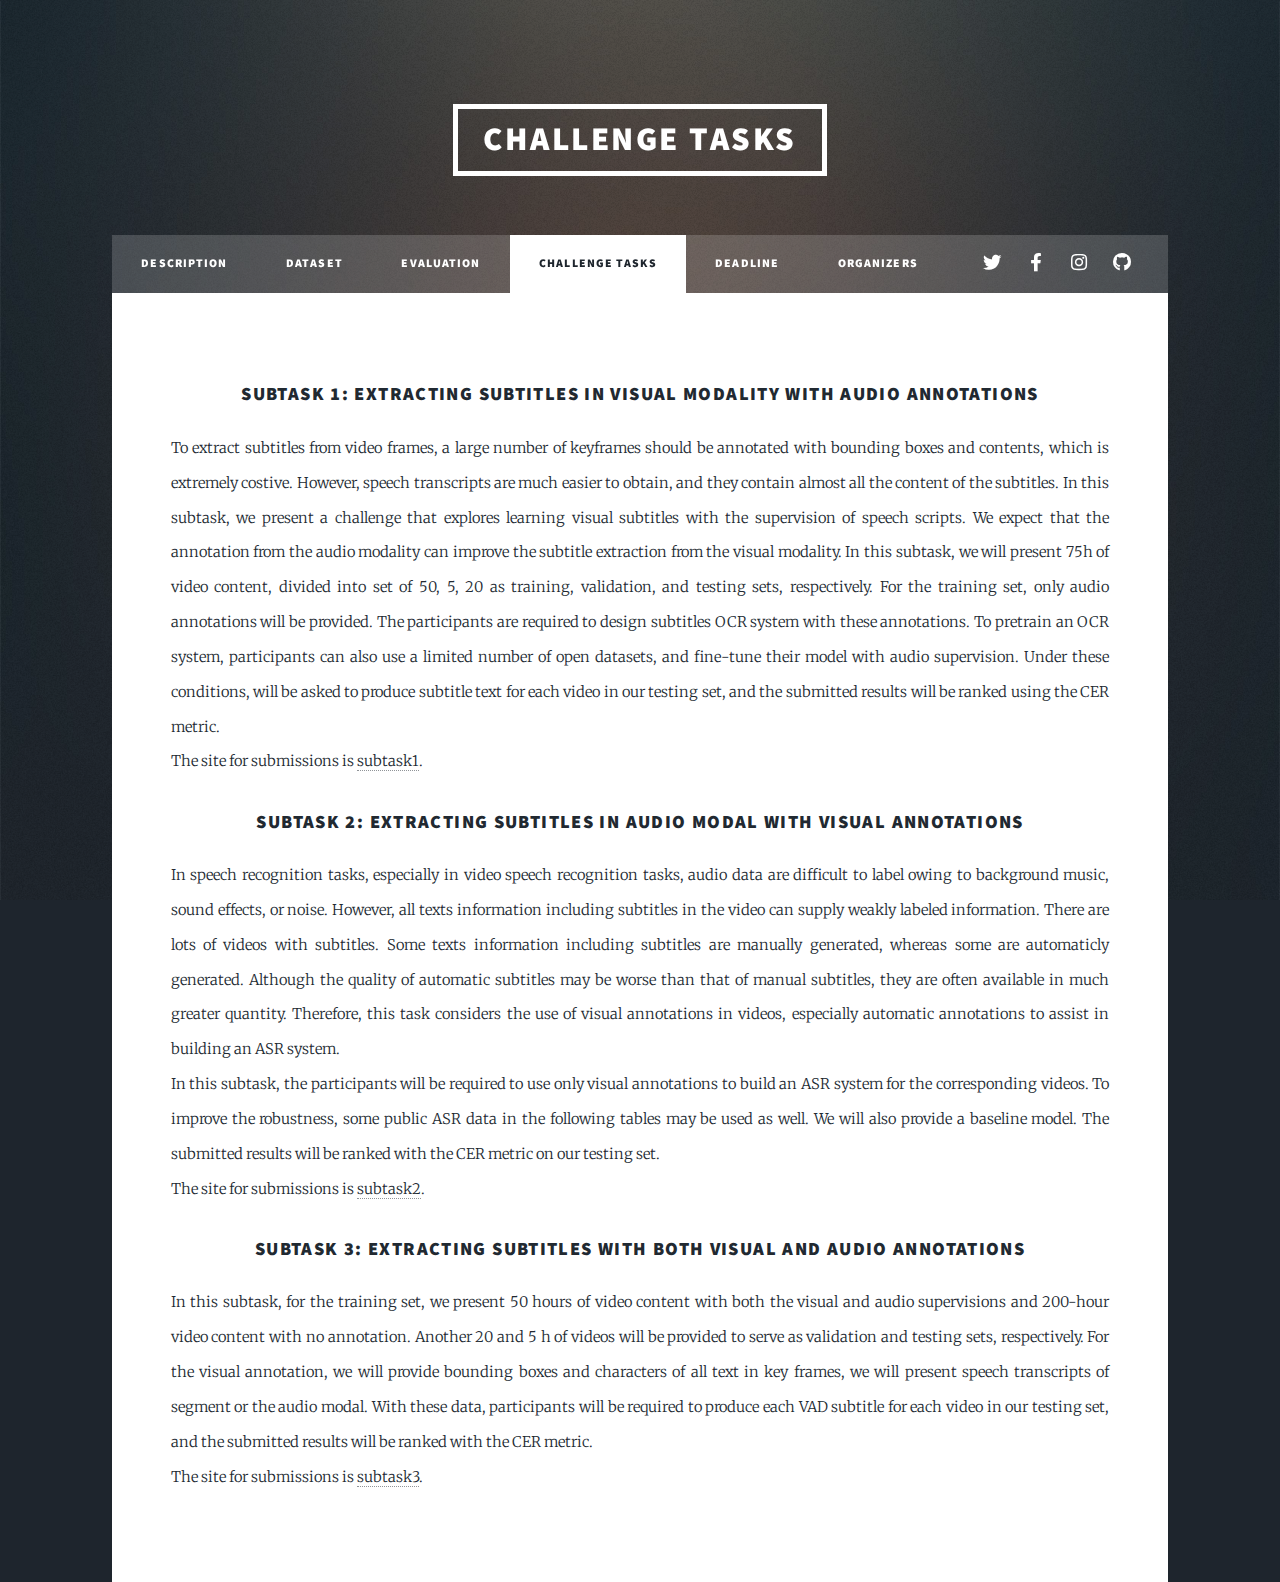
==== commit 9bdc0761: "test" ====
--- a/challenge.html
+++ b/challenge.html
@@ -59,9 +59,11 @@
 						limited number of open datasets, and fine-tune their model with audio supervision.
 						Under these conditions, will be asked to produce subtitle text for each video in our
 						testing set, and the submitted results will be ranked using the CER metric.
+						<br>
+						The site for submissions is <a href="https://codalab.lisn.upsaclay.fr/competitions/2415">subtask1</a>.
 						</p>
-						<br>
-						<p>The site for submissions is <a href="https://codalab.lisn.upsaclay.fr/competitions/2415">subtask1</a></p>.
+						
+						<p>
 						<h3> Subtask 2: Extracting subtitles in audio modal with visual annotations </h3>
 						<p style="text-align:justify; text-justify:inter-ideograph;">
 						In speech recognition tasks, especially in video speech recognition tasks, audio data
@@ -81,9 +83,9 @@
 						public ASR data in the following tables may be used as well. We will also provide a
 						baseline model. The submitted results will be ranked with the CER metric on our
 						testing set.
+						<br>
+						The site for submissions is <a href="https://codalab.lisn.upsaclay.fr/competitions/2417">subtask2</a>.
 						</p>
-                        <br>
-						<p>The site for submissions is <a href="https://codalab.lisn.upsaclay.fr/competitions/2417">subtask2</a></p>.
 
 						<h3>Subtask 3: Extracting subtitles with both visual and audio annotations</h3>
 						<p style="text-align:justify; text-justify:inter-ideograph;">
@@ -95,9 +97,10 @@
 							segment or the audio modal. With these data, participants will be required to produce
 							each VAD subtitle for each video in our testing set, and the submitted results will be ranked with
 							the CER metric.
+							<br>
+							The site for submissions is <a href="https://codalab.lisn.upsaclay.fr/competitions/2418">subtask3</a>.
 						</p>
-						<br>
-						<p>The site for submissions is <a href="https://codalab.lisn.upsaclay.fr/competitions/2418">subtask3</a></p>.
+						
 					</article>
 
 					</div>
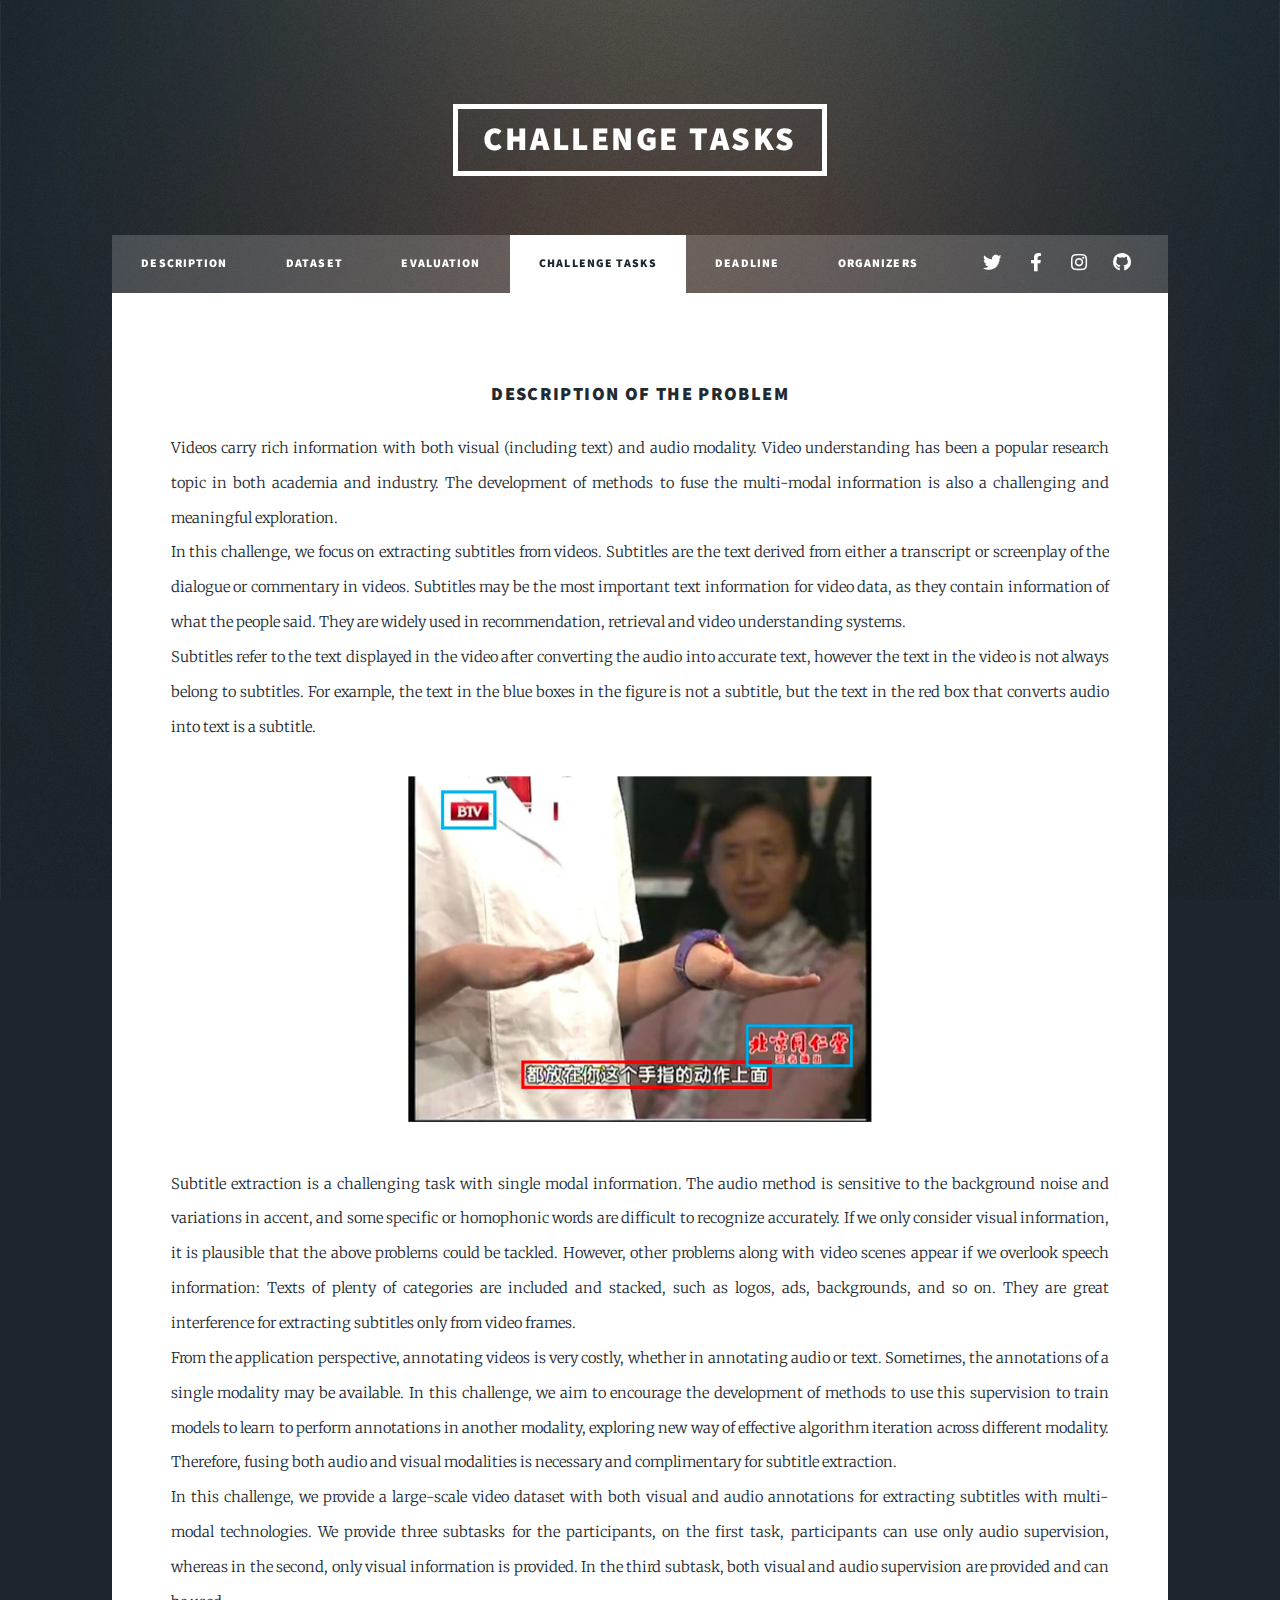
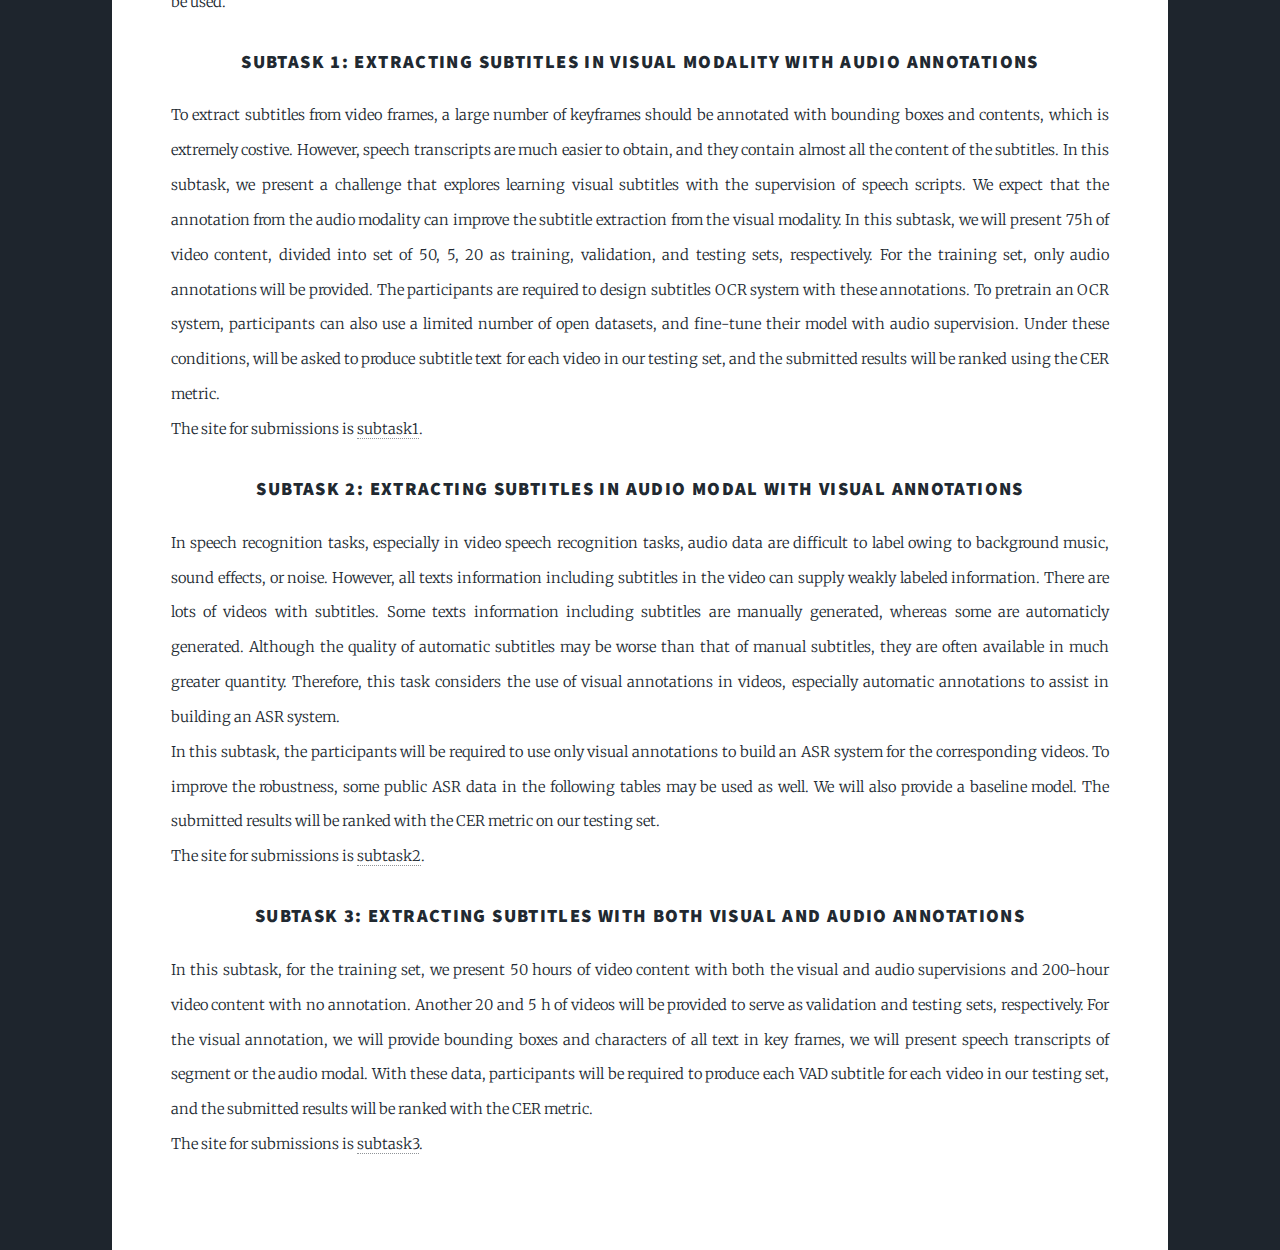
==== commit 9395196e: "test" ====
--- a/challenge.html
+++ b/challenge.html
@@ -44,6 +44,54 @@
 					<div id="main">
                      
 					<article class="post featured">
+                        
+						<h3> Description of the Problem </h3>
+                        <p style="text-align:justify; text-justify:inter-ideograph;"> 
+							Videos carry rich information with both visual (including text) and audio modality.
+							Video understanding has been a popular research topic in both academia and industry.
+							The development of methods to fuse the multi-modal information is also a
+							challenging and meaningful exploration.
+							<br>
+							In this challenge, we focus on extracting subtitles from videos. Subtitles are the text
+							derived from either a transcript or screenplay of the dialogue or commentary in
+							videos. Subtitles may be the most important text information for video data, as they
+							contain information of what the people said. They are widely used in
+							recommendation, retrieval and video understanding systems.
+							<br>
+							Subtitles refer to the text displayed in the video after converting the audio into
+							accurate text, however the text in the video is not always belong to subtitles. For
+							example, the text in the blue boxes in the figure is not a subtitle, but the text in the red
+							box that converts audio into text is a subtitle.
+						</p>
+						<p style="text-align:center;">
+							<img src="images/pic0.png" width="50%" align="center" />
+						</p>
+						<p style="text-align:justify; text-justify:inter-ideograph;"> 
+							Subtitle extraction is a challenging task with single modal information. The audio
+							method is sensitive to the background noise and variations in accent, and some
+							specific or homophonic words are difficult to recognize accurately. If we only
+							consider visual information, it is plausible that the above problems could be tackled.
+							However, other problems along with video scenes appear if we overlook speech
+							information: Texts of plenty of categories are included and stacked, such as logos,
+							ads, backgrounds, and so on. They are great interference for extracting subtitles only
+							from video frames.
+							<br>
+							From the application perspective, annotating videos is very costly, whether in
+							annotating audio or text. Sometimes, the annotations of a single modality may be
+							available. In this challenge, we aim to encourage the development of methods to use
+							this supervision to train models to learn to perform annotations in another modality,
+							exploring new way of effective algorithm iteration across different modality.
+							Therefore, fusing both audio and visual modalities is necessary
+							and complimentary for subtitle extraction. 
+							<br>
+							In this challenge, we provide a large-scale
+							video dataset with both visual and audio annotations for extracting subtitles with
+							multi-modal technologies. We provide three subtasks for the participants, on the first
+							task, participants can use only audio supervision, whereas in the second, only visual
+							information is provided. In the third subtask, both visual and audio supervision are
+							provided and can be used.
+						</p>
+
 						<h3> Subtask 1: Extracting subtitles in visual modality with audio annotations </h3>
 					    <p style="text-align:justify; text-justify:inter-ideograph;">
 						To extract subtitles from video frames, a large number of keyframes should be
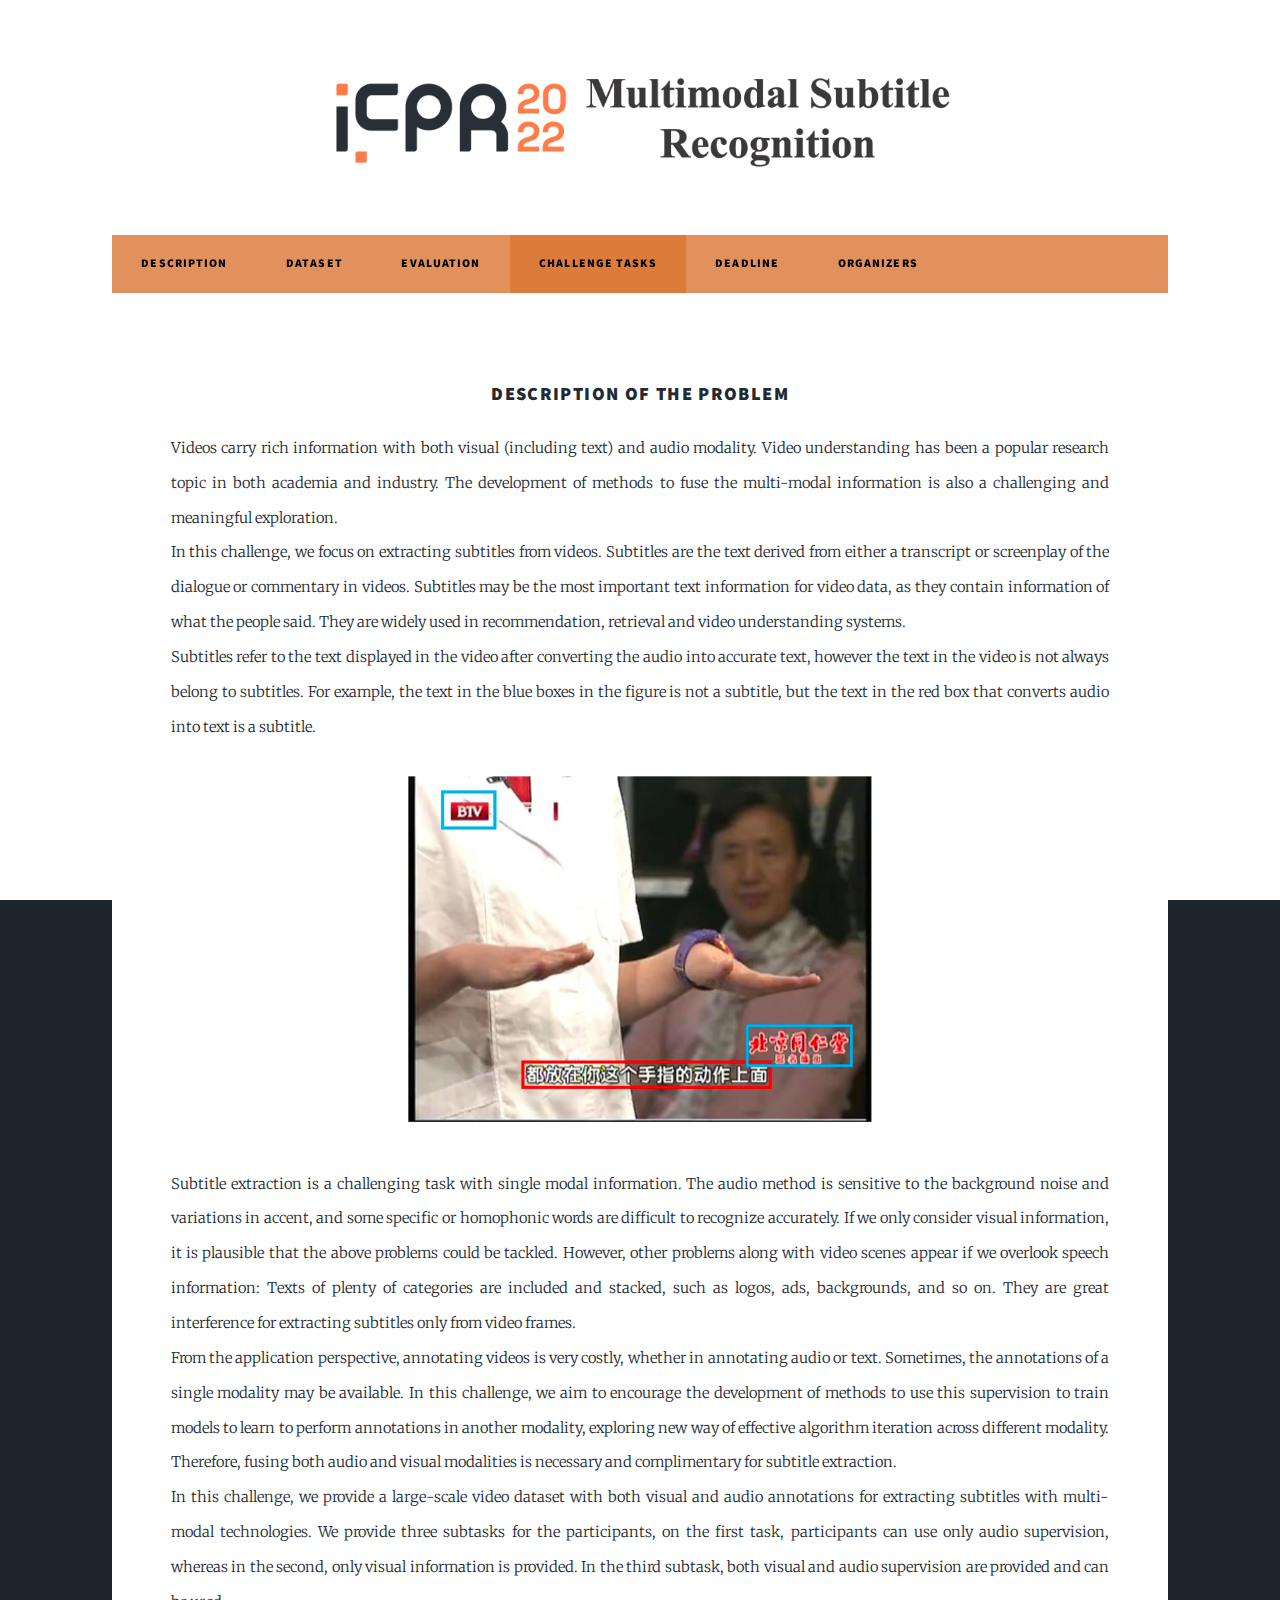
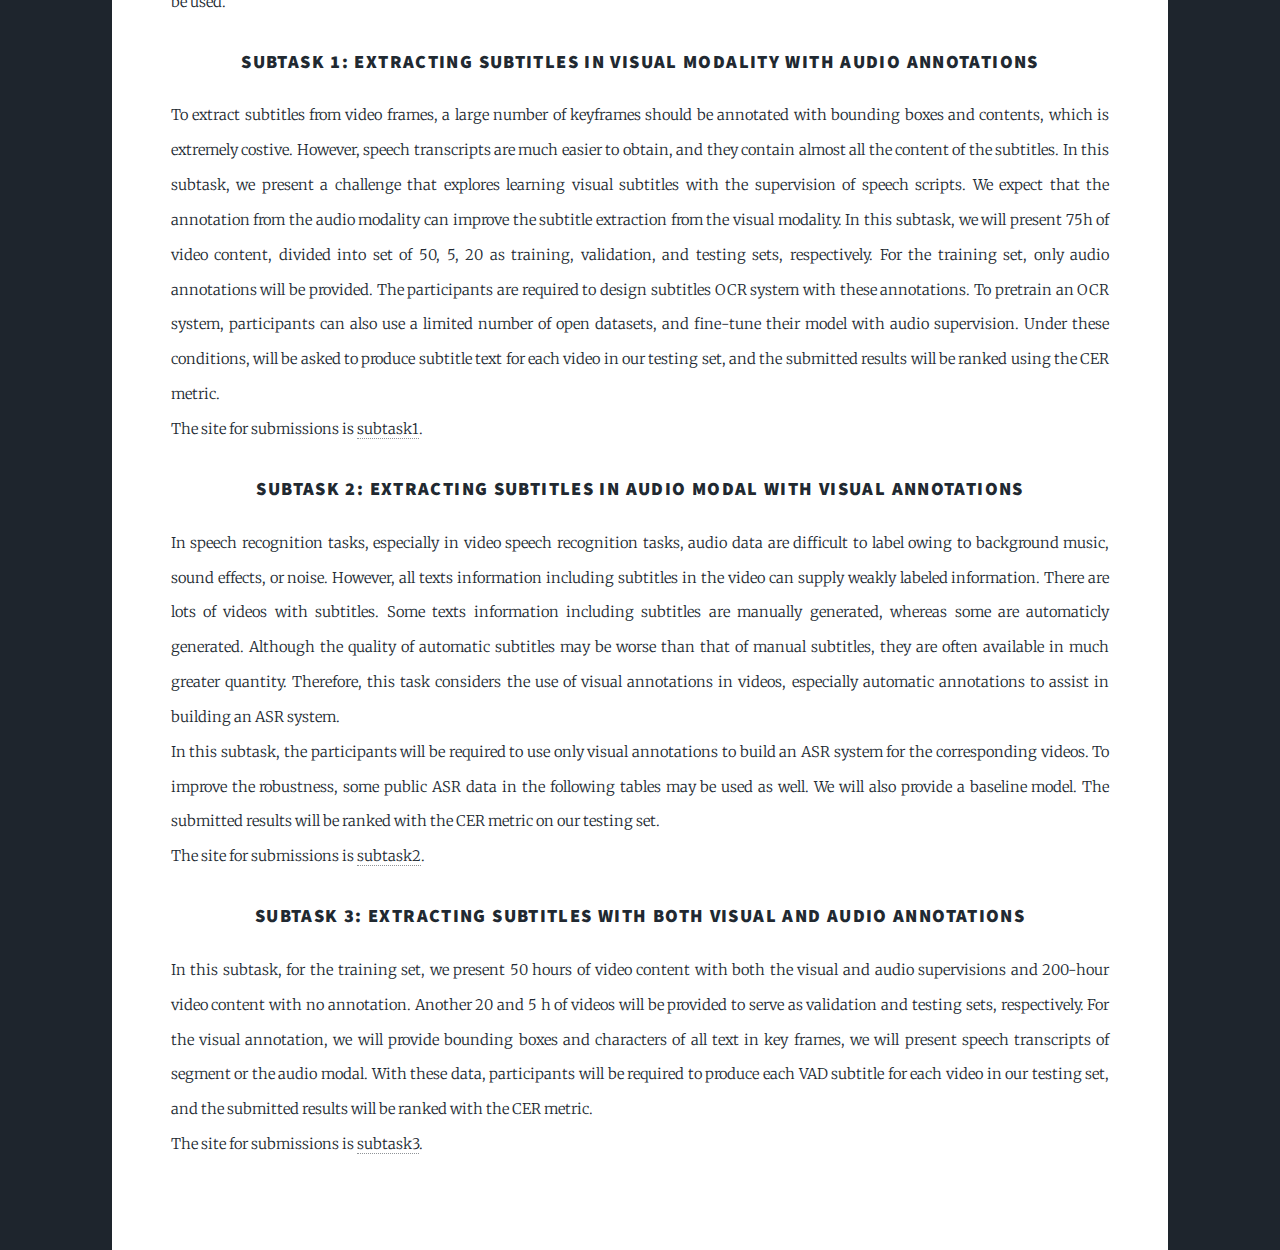
==== commit 3374397d: "test" ====
--- a/challenge.html
+++ b/challenge.html
@@ -19,7 +19,8 @@
 
 				<!-- Header -->
 					<header id="header">
-						<a href="index.html" class="logo"> Challenge Tasks </a>
+					<!-- <a href="index.html" class="logo"> Challenge Tasks </a> -->
+					<img src="images/title.png" width="50%" align="center">	
 					</header>
 
 				<!-- Nav -->
@@ -32,12 +33,7 @@
                             <li><a href="deadline.html"> Deadline </a></li>
                             <li><a href="organizers.html"> Organizers </a></li>
 						</ul>
-						<ul class="icons">
-							<li><a href="#" class="icon brands fa-twitter"><span class="label">Twitter</span></a></li>
-							<li><a href="#" class="icon brands fa-facebook-f"><span class="label">Facebook</span></a></li>
-							<li><a href="#" class="icon brands fa-instagram"><span class="label">Instagram</span></a></li>
-							<li><a href="#" class="icon brands fa-github"><span class="label">GitHub</span></a></li>
-						</ul>
+						
 					</nav>
                    
 				<!-- Main -->
--- a/assets/css/main.css
+++ b/assets/css/main.css
@@ -1,10 +1,10 @@
 @import url(fontawesome-all.min.css);
 @import url("https://fonts.googleapis.com/css?family=Merriweather:300,700,300italic,700italic|Source+Sans+Pro:900");
 
-/*
-	Massively by HTML5 UP
-	html5up.net | @ajlkn
-	Free for personal and commercial use under the CCA 3.0 license (html5up.net/license)
+/*
+	Massively by HTML5 UP
+	html5up.net | @ajlkn
+	Free for personal and commercial use under the CCA 3.0 license (html5up.net/license)
 */
 
 html, body, div, span, applet, object,
@@ -3233,8 +3233,7 @@
 			left: 0;
 			width: 100%;
 			height: 100%;
-			background-color: #212931;
-			background-image: url("../../images/overlay.png"), linear-gradient(0deg, rgba(0, 0, 0, 0.1), rgba(0, 0, 0, 0.1)), url("../../images/bg.jpg");
+			background-color: #ffffff;
 			background-size: auto,								auto,														100% auto;
 			background-position: center,								center,														top center;
 			background-repeat: repeat,								no-repeat,													no-repeat;
@@ -3258,7 +3257,7 @@
 			-webkit-transition-delay: 0.75s;
 			-ms-transition-delay: 0.75s;
 			transition-delay: 0.75s;
-			background: #1e252d;
+			background: #ffffff;
 			content: '';
 			display: block;
 			height: 100%;
@@ -3493,7 +3492,7 @@
 /* Header */
 
 	#header {
-		color: #ffffff;
+		color: #000000;
 		-moz-align-items: center;
 		-webkit-align-items: center;
 		-ms-align-items: center;
@@ -3606,7 +3605,7 @@
 /* Nav */
 
 	#nav {
-		color: #ffffff;
+		color: #000000;
 		display: -moz-flex;
 		display: -webkit-flex;
 		display: -ms-flex;
@@ -3615,7 +3614,7 @@
 		-webkit-transition: -webkit-transform 1s ease, opacity 1s ease;
 		-ms-transition: -ms-transform 1s ease, opacity 1s ease;
 		transition: transform 1s ease, opacity 1s ease;
-		background: rgba(255, 255, 255, 0.175);
+		background: rgba(220, 118, 51, 0.8);
 		height: 4rem;
 		line-height: 4rem;
 		margin: -4rem auto 0 auto;
@@ -3628,7 +3627,7 @@
 	}
 
 		#nav ul.divided li {
-			border-top-color: #ffffff;
+			border-top-color: #000000;
 		}
 
 		#nav ul.icons li a.icon:hover:before {
@@ -3636,7 +3635,7 @@
 		}
 
 		#nav ul.icons.alt li .icon:before {
-			box-shadow: inset 0 0 0 2px #ffffff;
+			box-shadow: inset 0 0 0 2px #000000;
 		}
 
 		#nav ul.icons.alt li a.icon:hover:before {
@@ -3644,11 +3643,11 @@
 		}
 
 		#nav input, #nav select, #nav textarea {
-			color: #ffffff;
+			color: #000000;
 		}
 
 		#nav a {
-			color: #ffffff;
+			color: #000000;
 			border-bottom-color: rgba(255, 255, 255, 0.5);
 		}
 
@@ -3658,11 +3657,11 @@
 			}
 
 		#nav strong, #nav b {
-			color: #ffffff;
+			color: #000000;
 		}
 
 		#nav h1, #nav h2, #nav h3, #nav h4, #nav h5, #nav h6 {
-			color: #ffffff;
+			color: #000000;
 		}
 
 		#nav blockquote {
@@ -3670,12 +3669,12 @@
 		}
 
 		#nav code {
-			background: rgba(255, 255, 255, 0.075);
-			border-color: #ffffff;
+			background: rgba(0, 0, 0, 0.075);
+			border-color: #D6EAF8 ;
 		}
 
 		#nav hr {
-			border-bottom-color: #ffffff;
+			border-bottom-color: #000000;
 		}
 
 		#nav ul.links {
@@ -3718,15 +3717,15 @@
 
 					#nav ul.links li a:hover {
 						color: inherit !important;
-						background-color: rgba(255, 255, 255, 0.1);
+						background-color: rgba(0, 0, 0, 0.1);
 					}
 
 				#nav ul.links li.active {
-					background-color: #ffffff;
+					background-color: rgba(220, 118, 51, 0.8);
 				}
 
 					#nav ul.links li.active a {
-						color: #1e252d;
+						color: #000000;
 					}
 
 						#nav ul.links li.active a:hover {
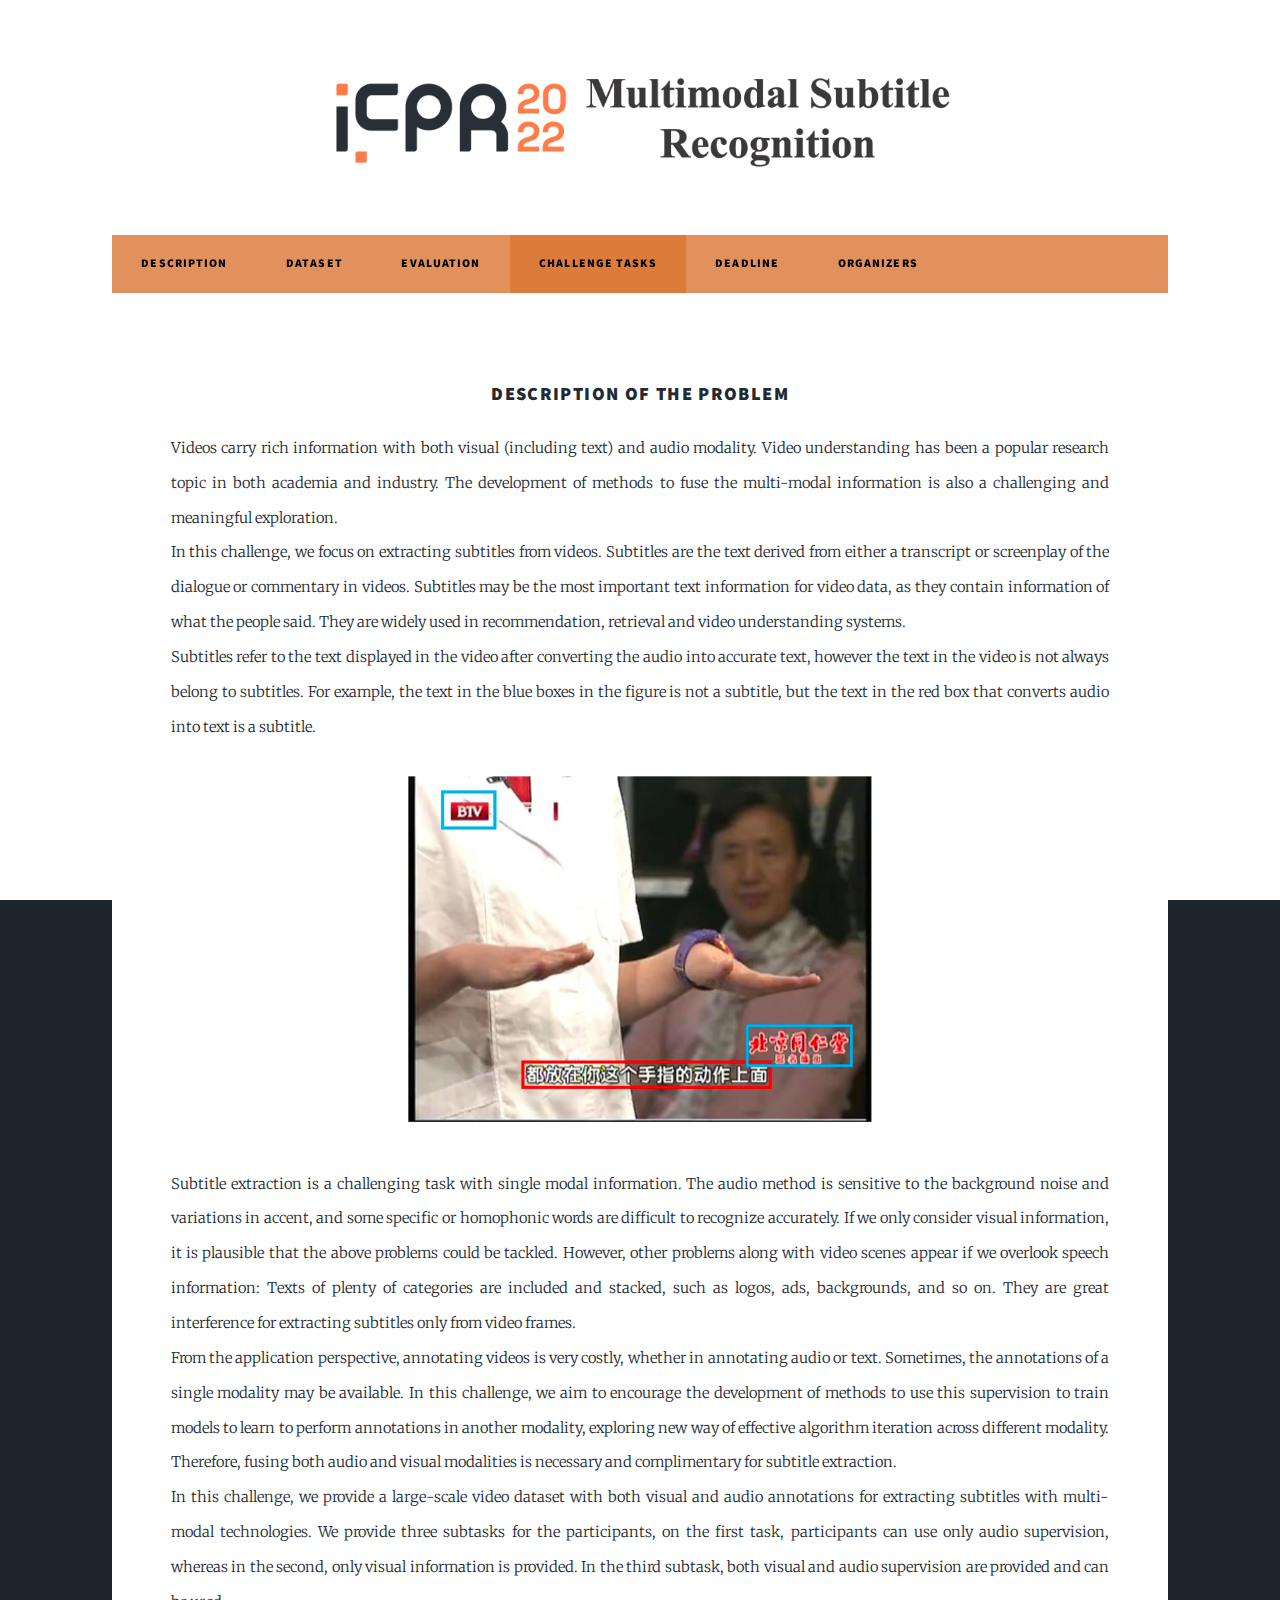
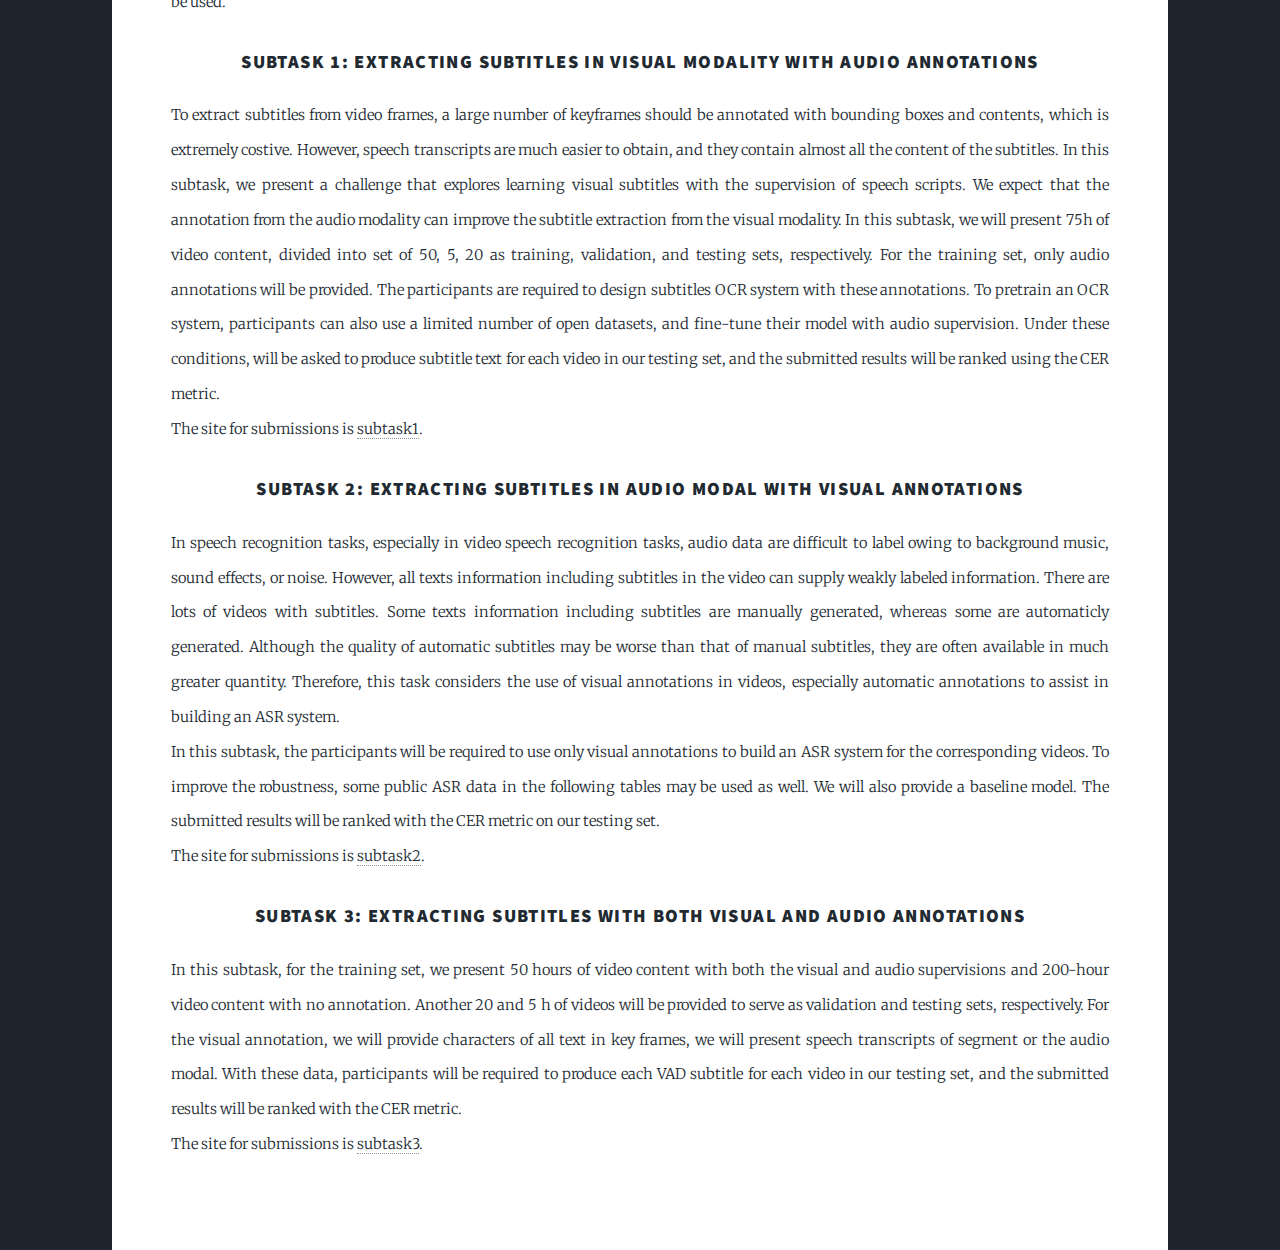
==== commit 093f99a2: "test" ====
--- a/challenge.html
+++ b/challenge.html
@@ -136,8 +136,7 @@
 							In this subtask, for the training set, we present 50 hours of video content with both the
 							visual and audio supervisions and 200-hour video content with no annotation.
 							Another 20 and 5 h of videos will be provided to serve as validation and testing sets, respectively. 
-							For the visual annotation, we will provide bounding boxes and
-							characters of all text in key frames, we will present speech transcripts of
+							For the visual annotation, we will provide characters of all text in key frames, we will present speech transcripts of
 							segment or the audio modal. With these data, participants will be required to produce
 							each VAD subtitle for each video in our testing set, and the submitted results will be ranked with
 							the CER metric.
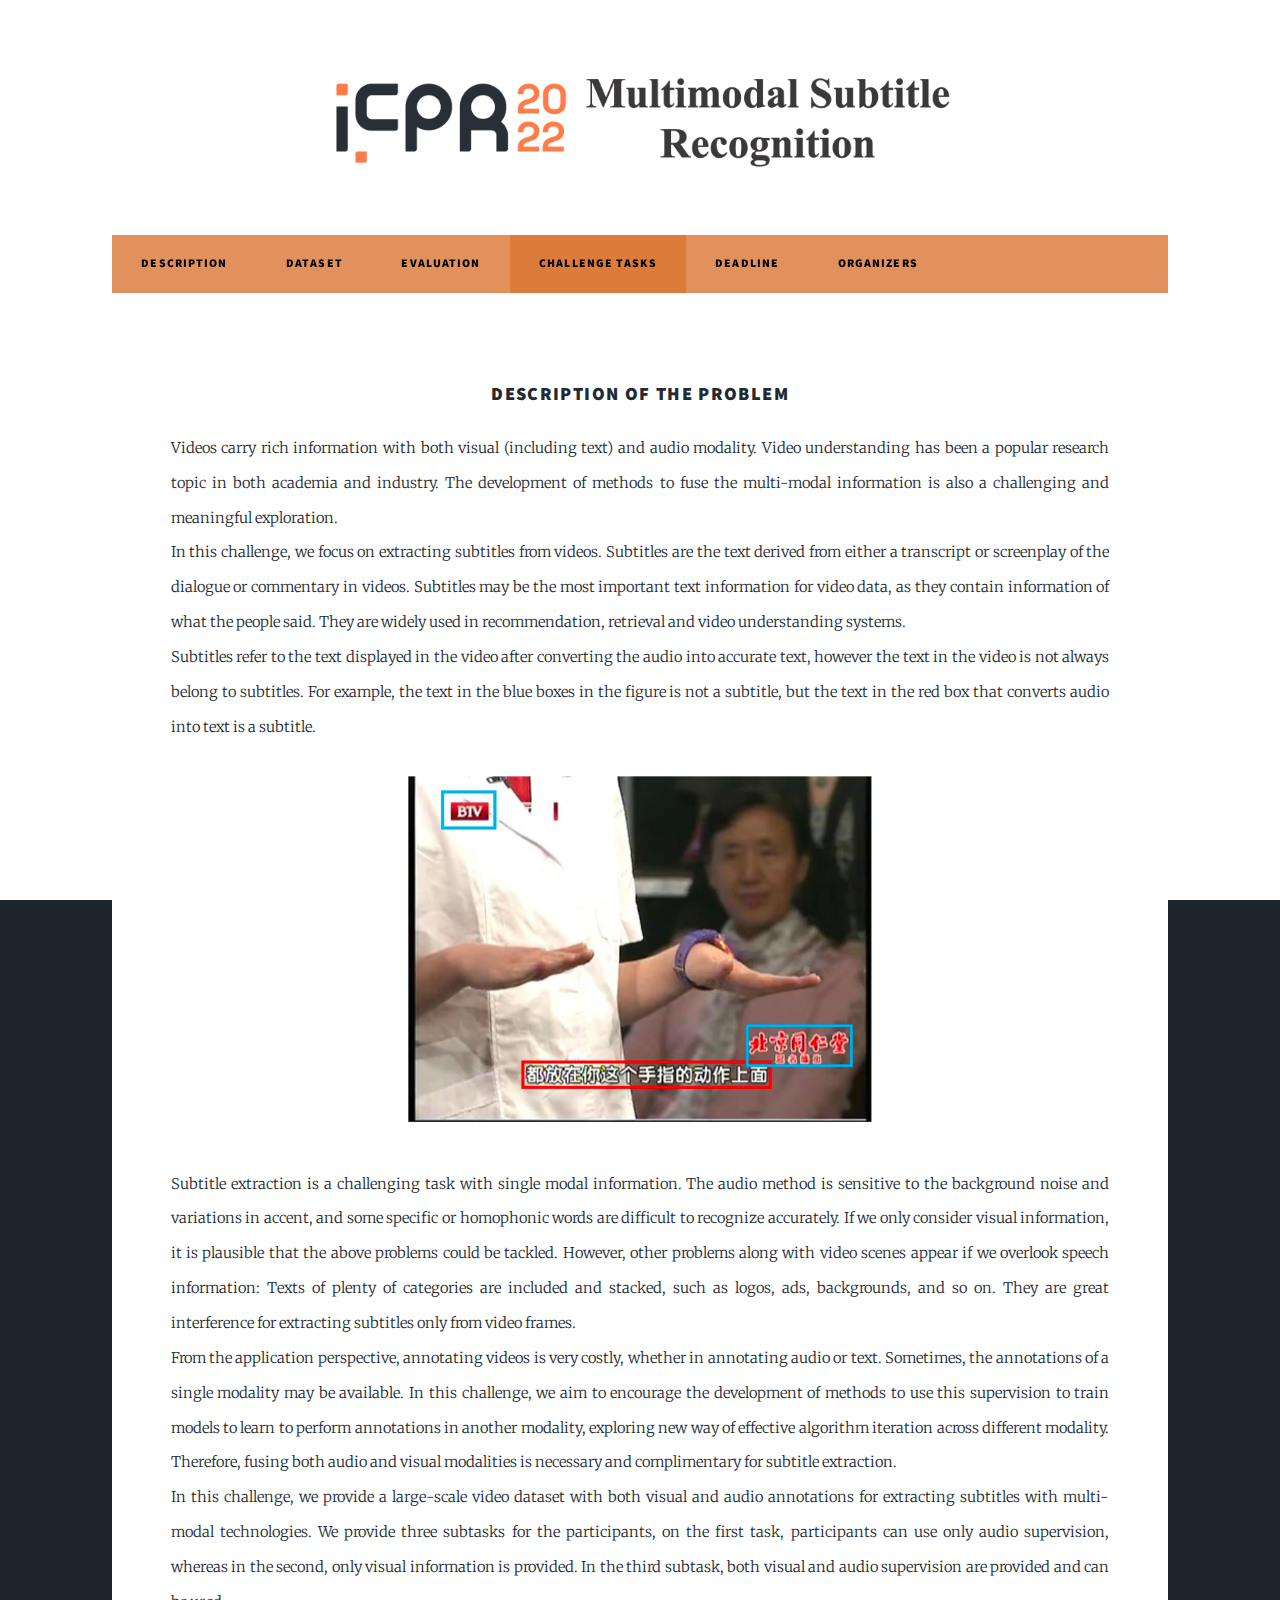
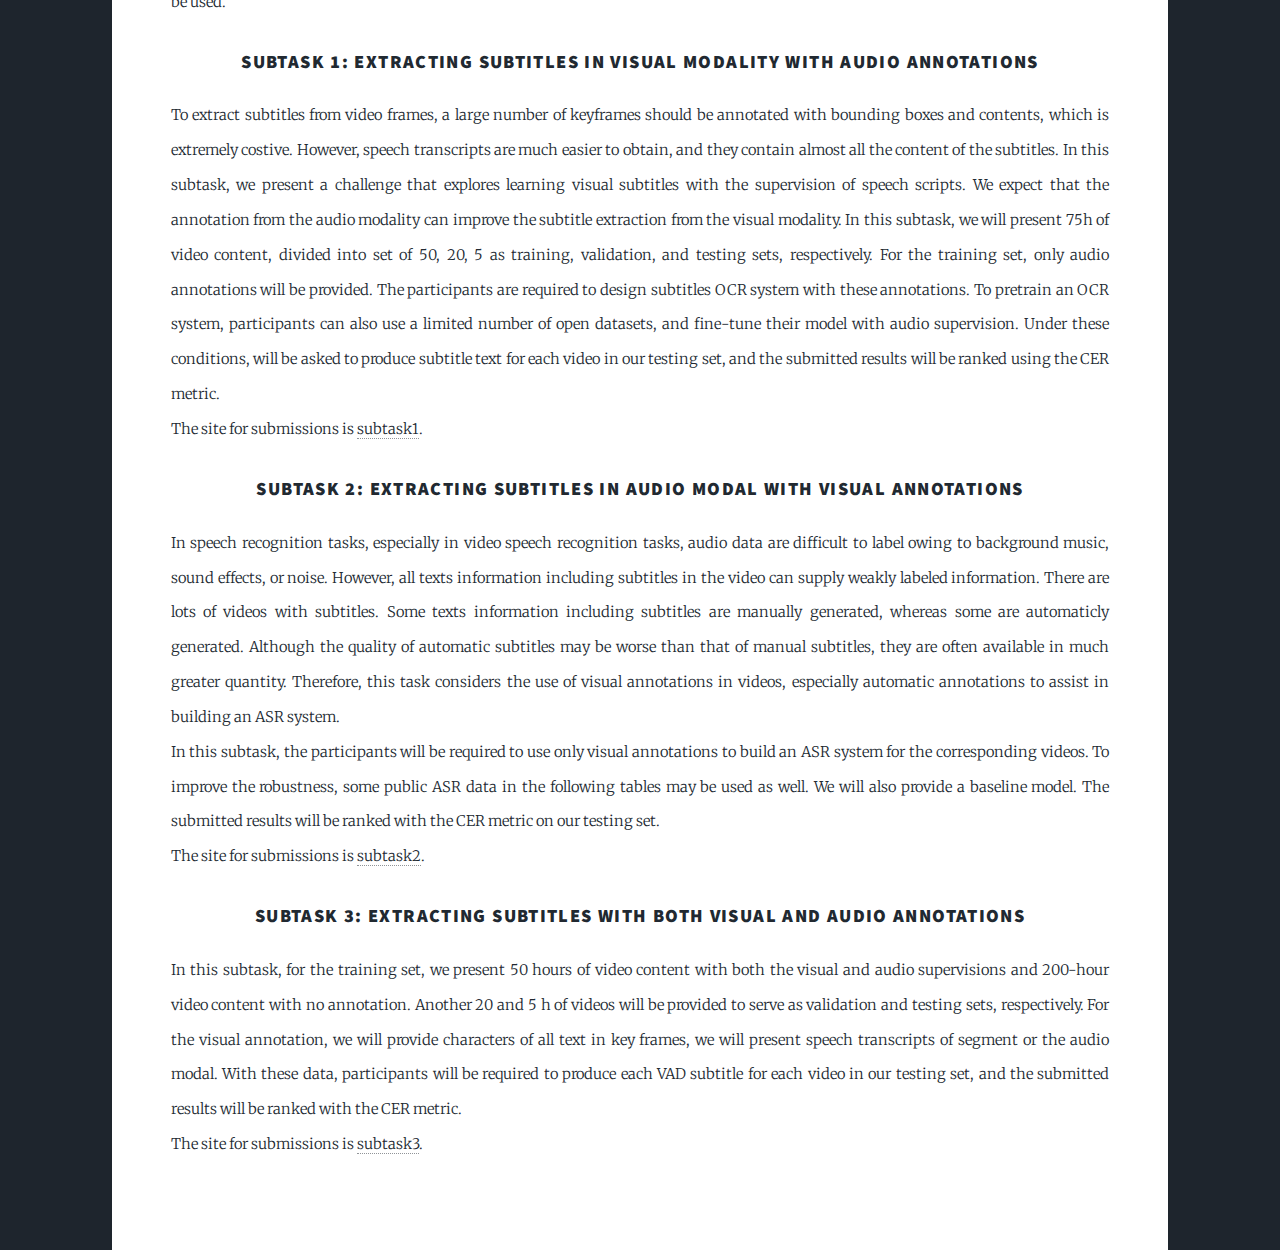
==== commit 7c2a11ec: "test" ====
--- a/challenge.html
+++ b/challenge.html
@@ -96,7 +96,7 @@
 						the subtitles. In this subtask, we present a challenge that explores learning visual
 						subtitles with the supervision of speech scripts. We expect that the annotation from
 						the audio modality can improve the subtitle extraction from the visual modality.
-						In this subtask, we will present 75h of video content, divided into set of 50, 5, 20 as
+						In this subtask, we will present 75h of video content, divided into set of 50, 20, 5 as
 						training, validation, and testing sets, respectively. For the training set, only audio
 						annotations will be provided. The participants are required to design subtitles OCR
 						system with these annotations. To pretrain an OCR system, participants can also use a
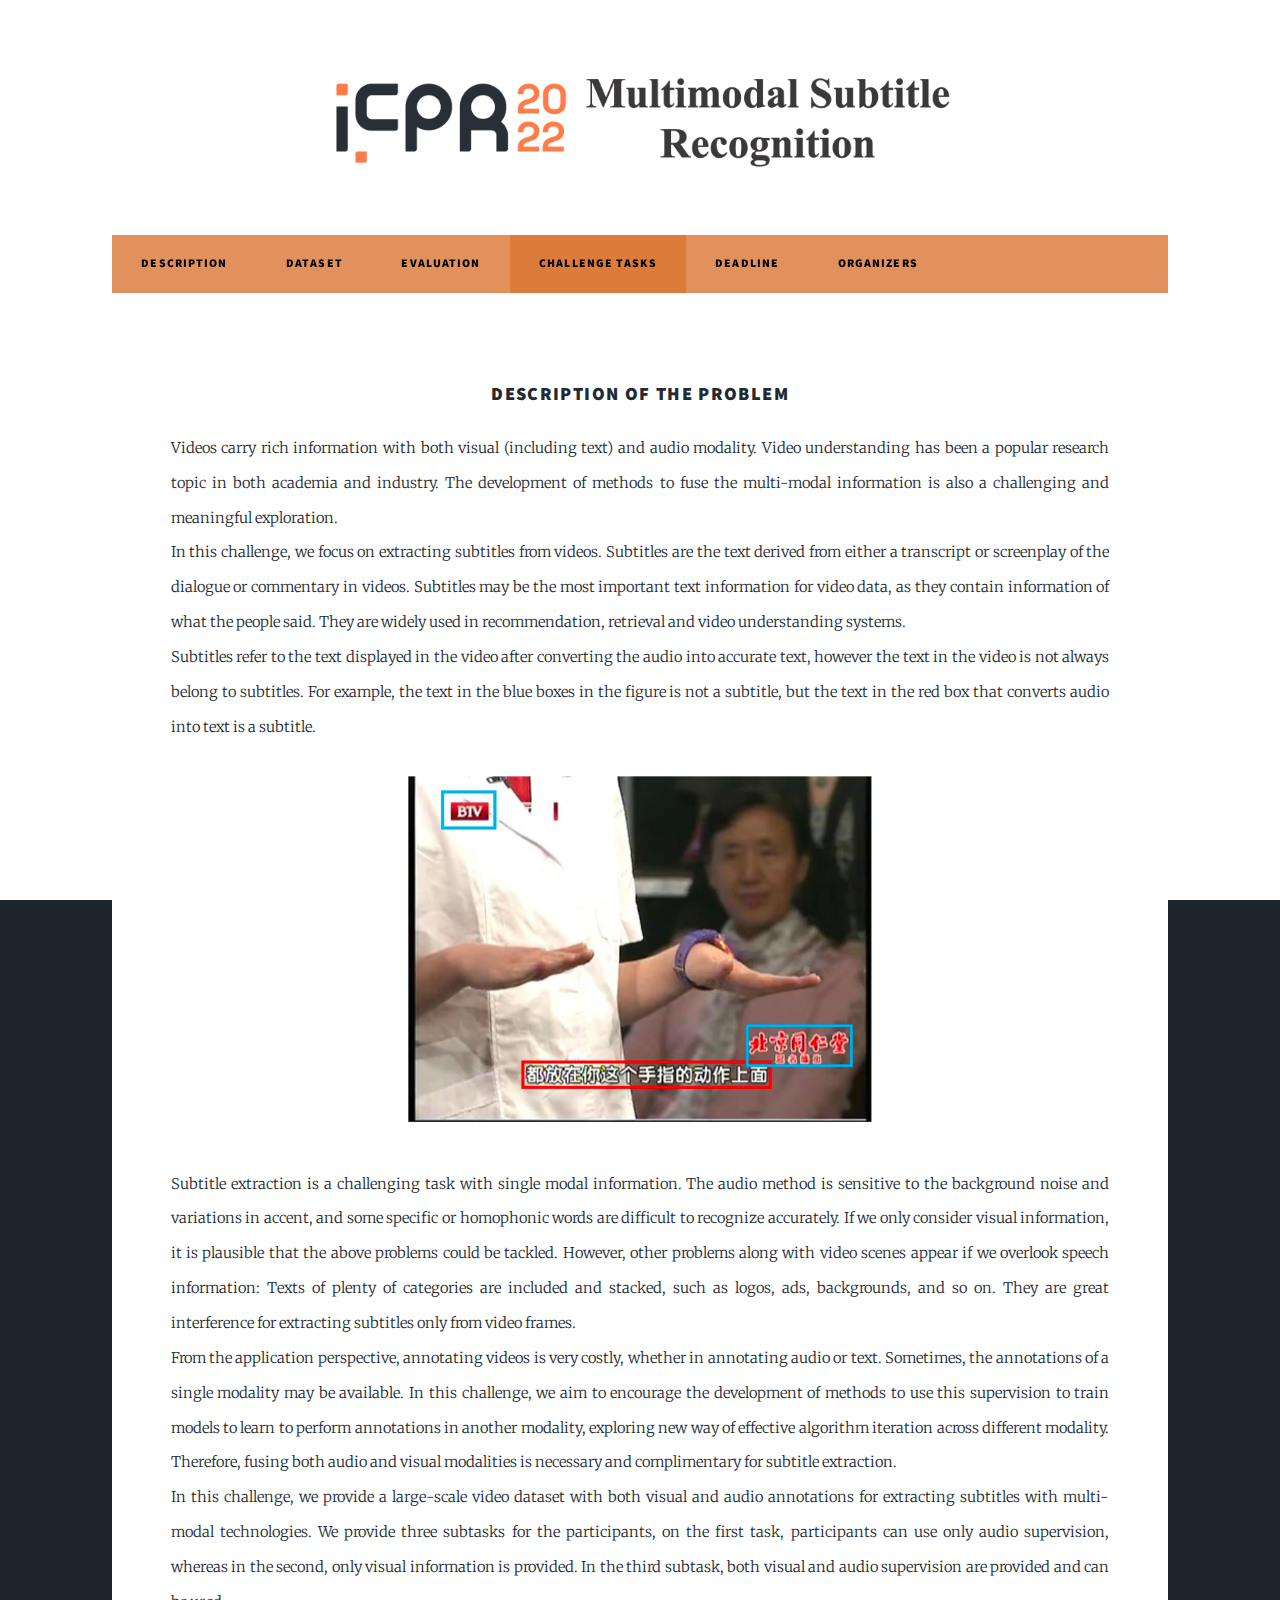
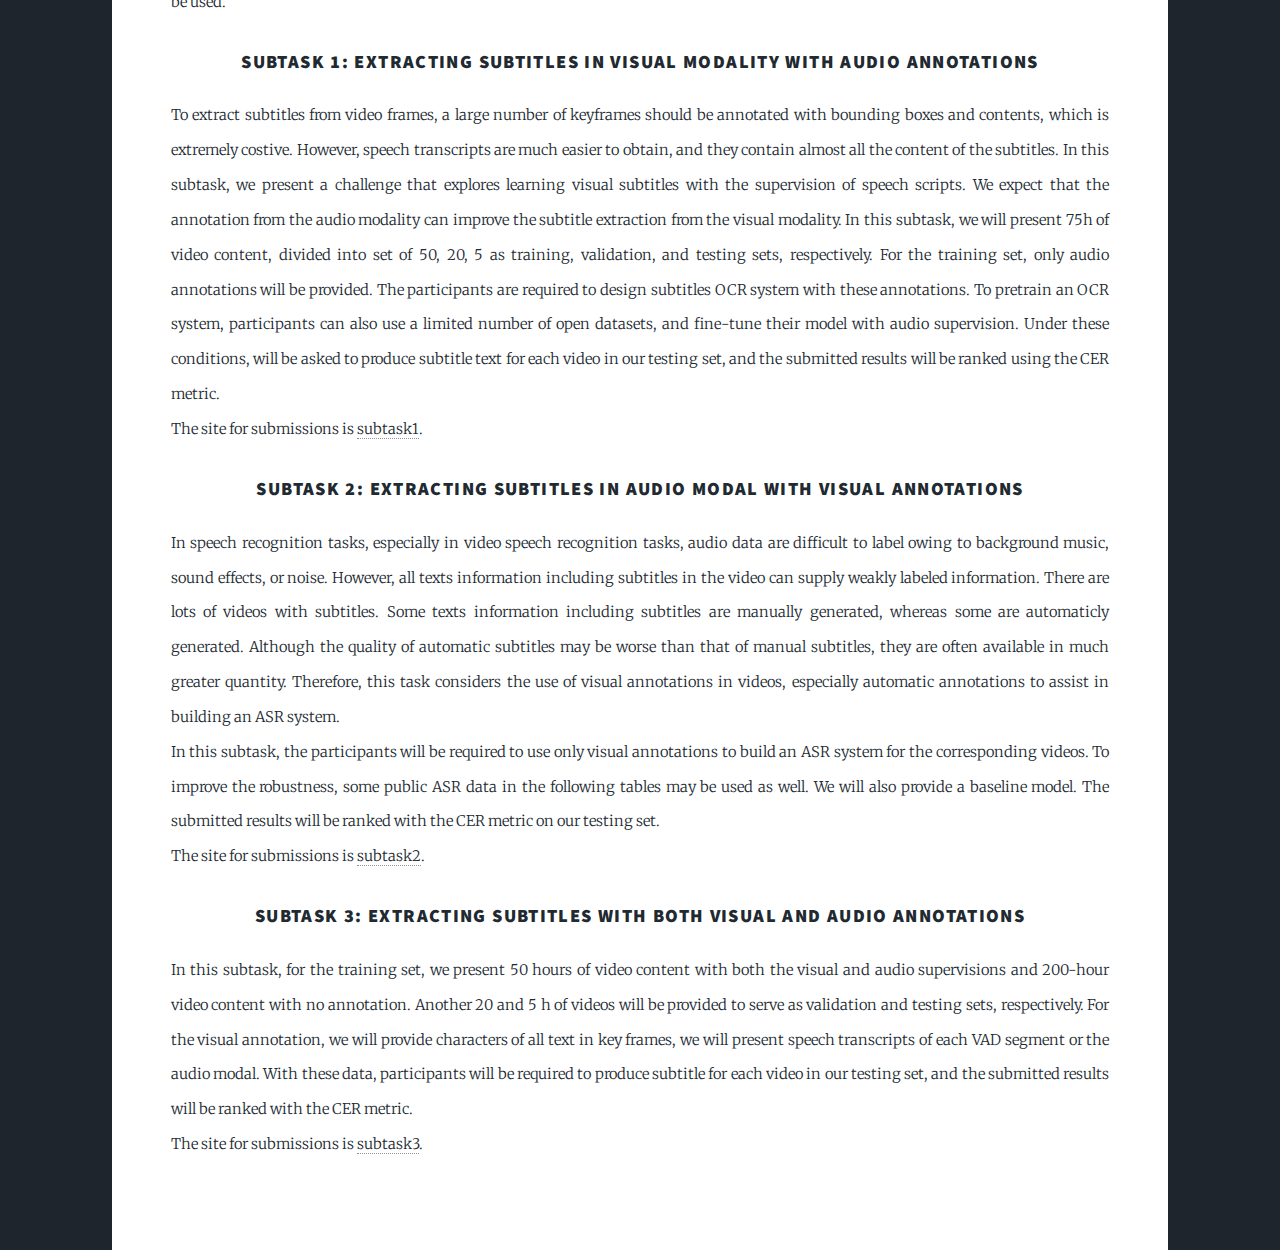
==== commit 08025a98: "test" ====
--- a/challenge.html
+++ b/challenge.html
@@ -136,9 +136,10 @@
 							In this subtask, for the training set, we present 50 hours of video content with both the
 							visual and audio supervisions and 200-hour video content with no annotation.
 							Another 20 and 5 h of videos will be provided to serve as validation and testing sets, respectively. 
-							For the visual annotation, we will provide characters of all text in key frames, we will present speech transcripts of
+							For the visual annotation, we will provide characters of all text in key frames, 
+							we will present speech transcripts of each VAD
 							segment or the audio modal. With these data, participants will be required to produce
-							each VAD subtitle for each video in our testing set, and the submitted results will be ranked with
+							subtitle for each video in our testing set, and the submitted results will be ranked with
 							the CER metric.
 							<br>
 							The site for submissions is <a href="https://codalab.lisn.upsaclay.fr/competitions/2418">subtask3</a>.
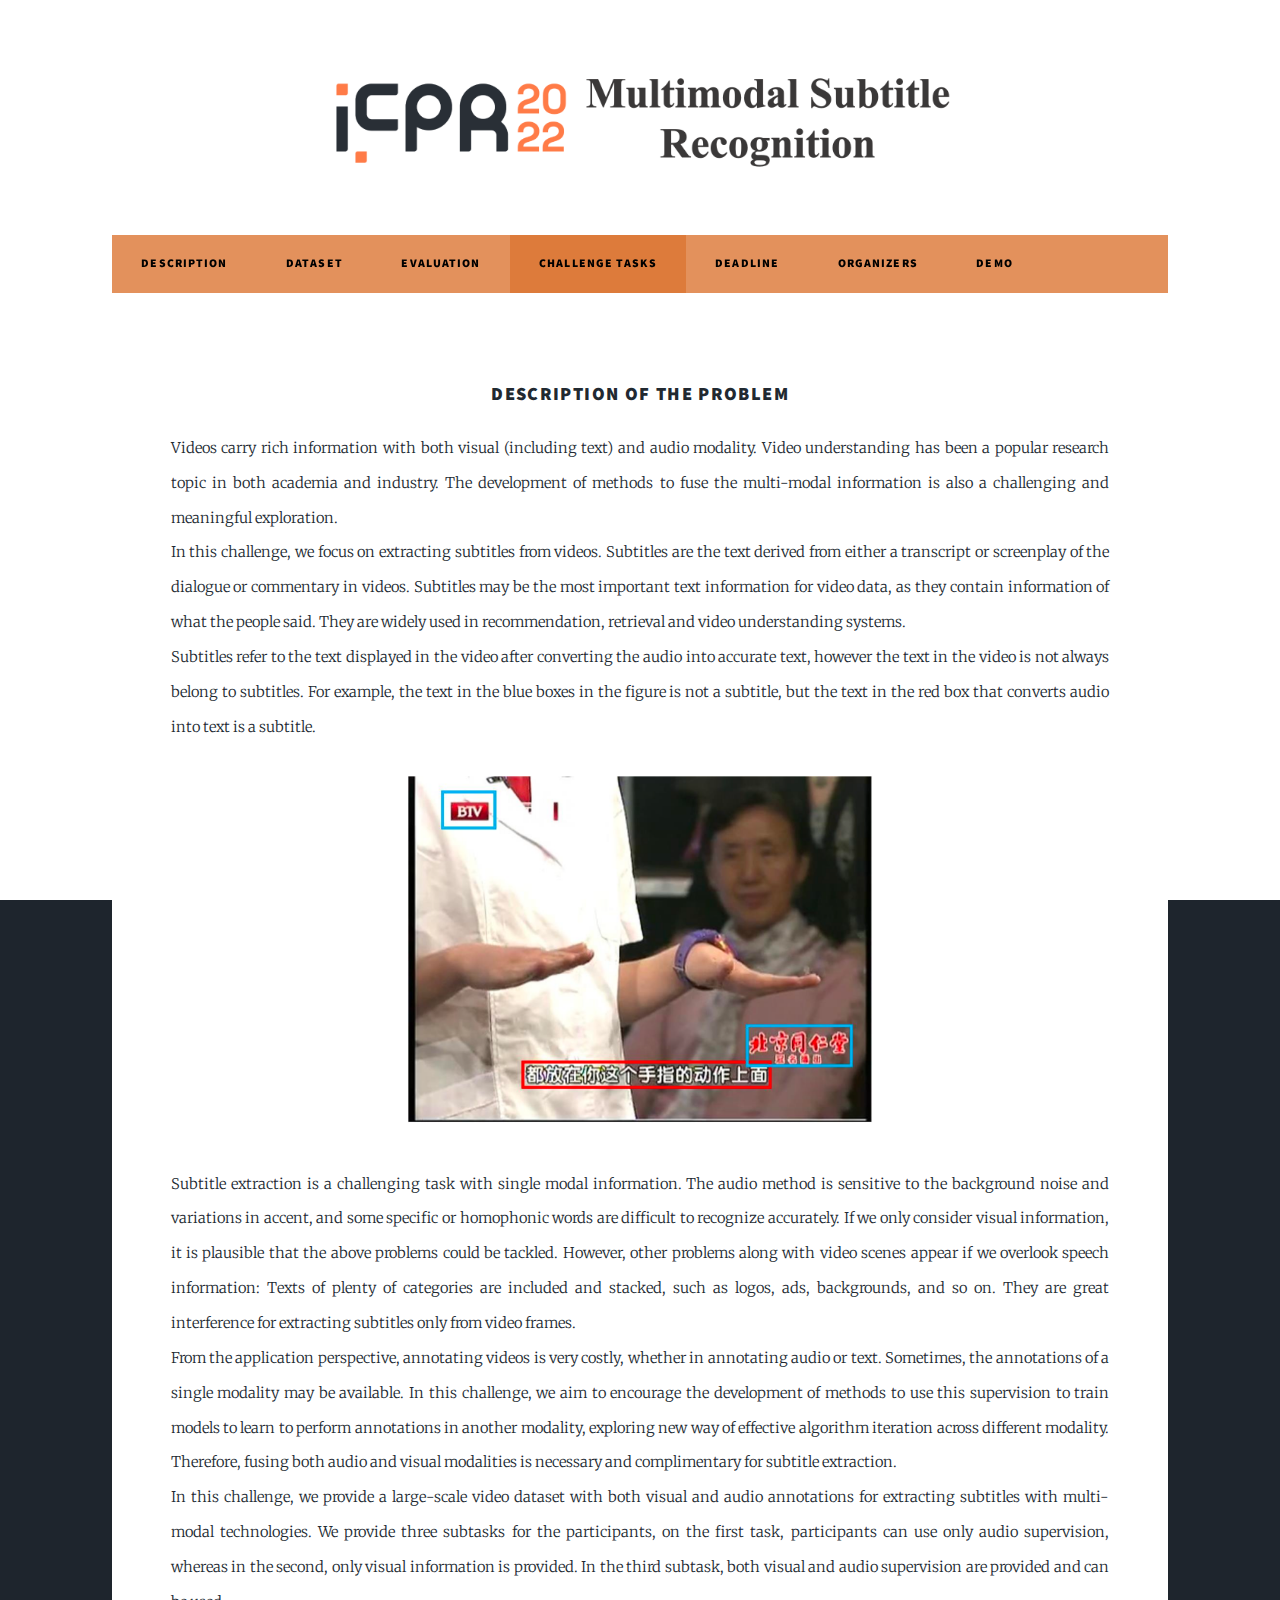
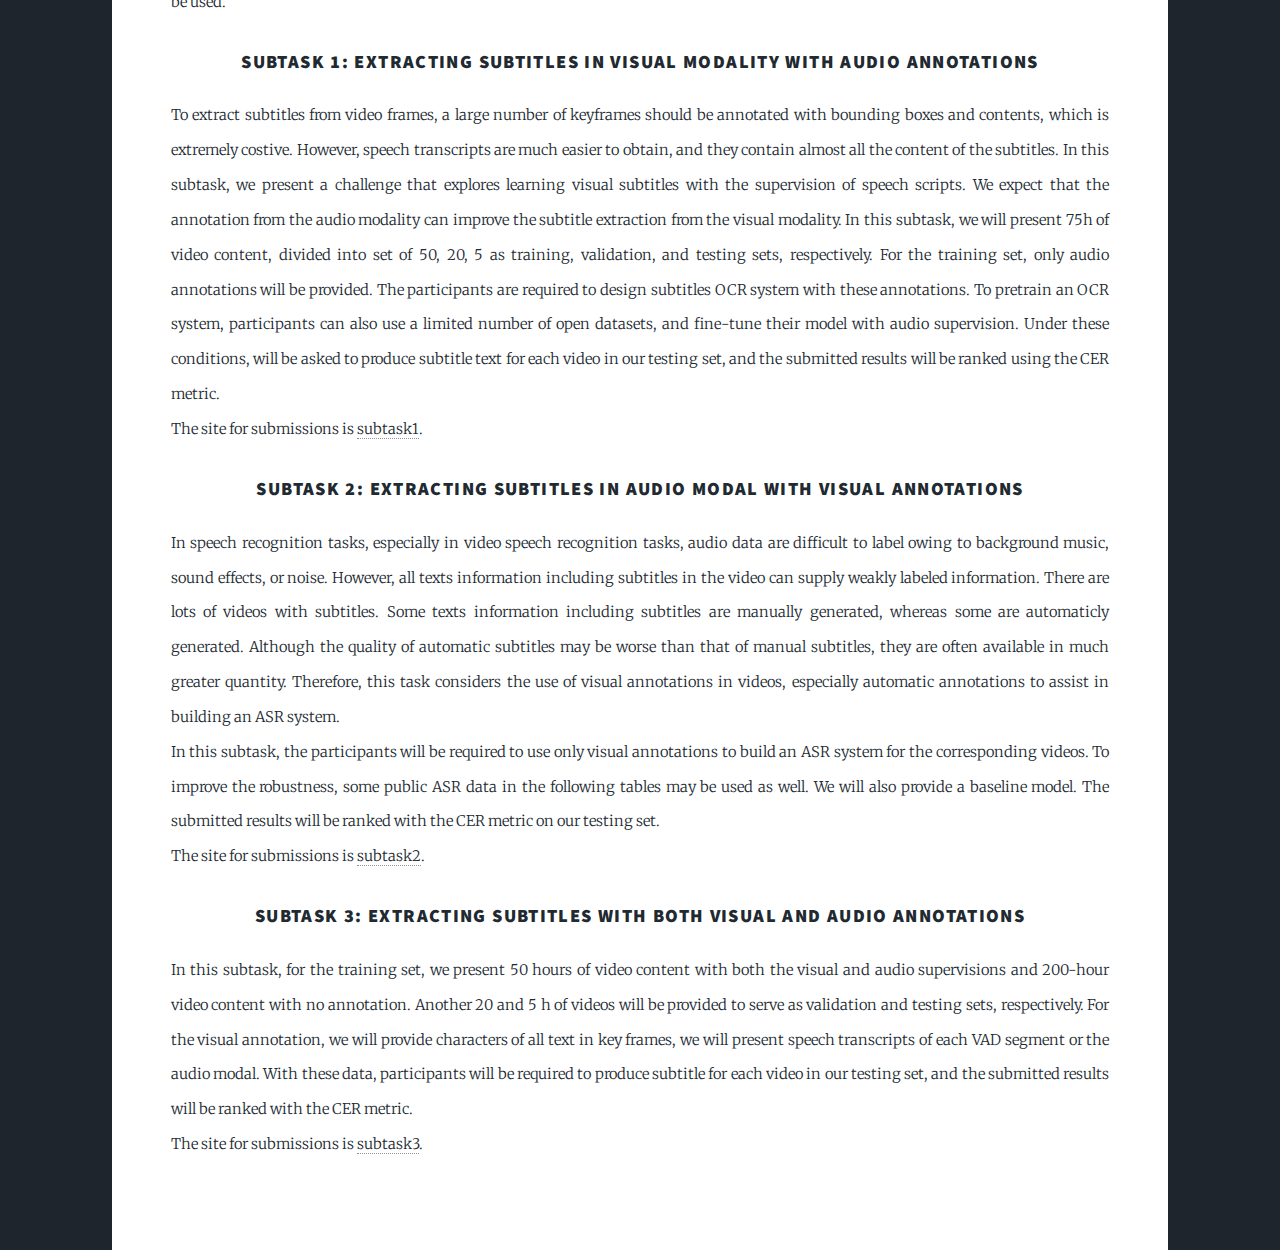
==== commit 9897eee5: "test" ====
--- a/challenge.html
+++ b/challenge.html
@@ -32,6 +32,7 @@
 							<li class="active"><a href="challenge.html"> Challenge Tasks </a></li>
                             <li><a href="deadline.html"> Deadline </a></li>
                             <li><a href="organizers.html"> Organizers </a></li>
+							<li><a href="demo.html"> Demo </a></li>
 						</ul>
 						
 					</nav>
